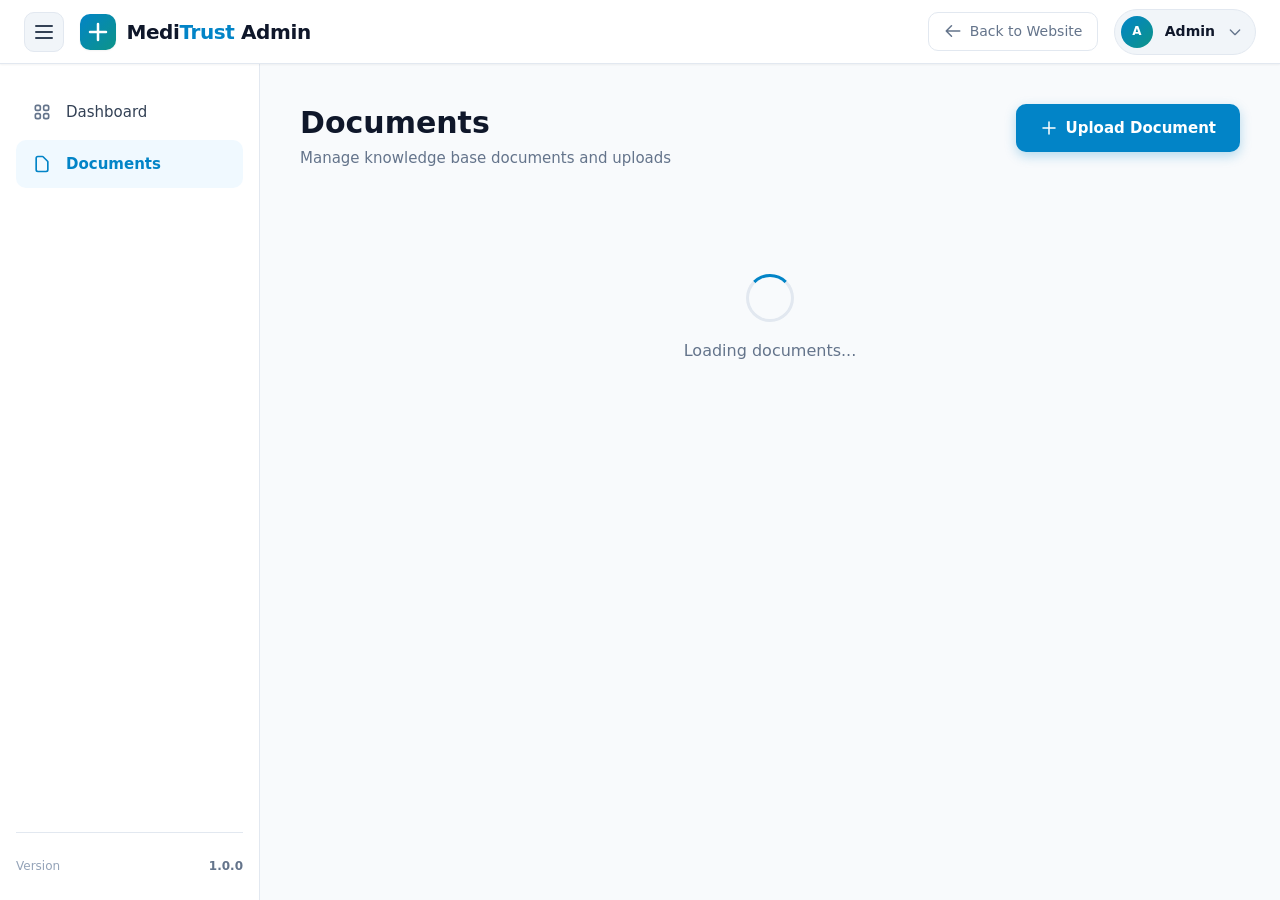
==== frontend/admin-documents.html @ f2e77751 "wip: add chatbot and admin dashboard implementation" ====
<!DOCTYPE html>
<html lang="en">
<head>
  <meta charset="UTF-8">
  <meta name="viewport" content="width=device-width, initial-scale=1.0">
  <meta name="description" content="MediTrust Admin Documents - Knowledge Base Management">
  <title>Documents | MediTrust Admin</title>
  <link rel="stylesheet" href="css/style.css">
  <link rel="stylesheet" href="css/admin.css">
</head>
<body class="admin-documents-page">

  <!-- Admin Header -->
  <header class="admin-header">
    <div class="admin-header-content">
      <div class="admin-header-left">
        <button type="button" class="sidebar-toggle" id="sidebarToggle" aria-label="Toggle Sidebar" aria-expanded="false">
          <svg width="24" height="24" fill="none" stroke="currentColor" viewBox="0 0 24 24"><path stroke-linecap="round" stroke-linejoin="round" stroke-width="2" d="M4 6h16M4 12h16M4 18h16"></path></svg>
        </button>
        <a href="admin-dashboard.html" class="admin-brand-logo" aria-label="MediTrust Admin Home">
          <div class="brand-icon">
            <svg width="24" height="24" fill="none" stroke="currentColor" viewBox="0 0 24 24"><path stroke-linecap="round" stroke-linejoin="round" stroke-width="2.5" d="M12 4v16m8-8H4"></path></svg>
          </div>
          <div class="brand-text">Medi<span>Trust</span> Admin</div>
        </a>
      </div>
      <div class="admin-header-right">
        <a href="index.html" class="btn btn-outline btn-sm back-to-site" aria-label="Back to Website">
          <svg width="18" height="18" fill="none" stroke="currentColor" viewBox="0 0 24 24"><path stroke-linecap="round" stroke-linejoin="round" stroke-width="2" d="M10 19l-7-7m0 0l7-7m-7 7h18"></path></svg>
          <span>Back to Website</span>
        </a>
        <div class="admin-user-menu">
          <button type="button" class="user-menu-trigger" id="userMenuTrigger" aria-label="User Menu" aria-expanded="false" aria-haspopup="true">
            <div class="user-avatar" id="userAvatar">A</div>
            <span class="user-name" id="userName">Admin</span>
            <svg class="chevron" width="16" height="16" fill="none" stroke="currentColor" viewBox="0 0 24 24"><path stroke-linecap="round" stroke-linejoin="round" stroke-width="2" d="M19 9l-7 7-7-7"></path></svg>
          </button>
          <div class="user-dropdown" id="userDropdown" role="menu" aria-hidden="true">
            <div class="dropdown-header">
              <div class="dropdown-user-info">
                <div class="dropdown-avatar" id="dropdownAvatar">A</div>
                <div class="dropdown-user-details">
                  <span class="dropdown-user-name" id="dropdownUserName">Admin User</span>
                  <span class="dropdown-user-role" id="dropdownUserRole">Administrator</span>
                </div>
              </div>
            </div>
            <div class="dropdown-divider"></div>
            <a href="admin-dashboard.html" class="dropdown-item" role="menuitem">
              <svg width="18" height="18" fill="none" stroke="currentColor" viewBox="0 0 24 24"><path stroke-linecap="round" stroke-linejoin="round" stroke-width="2" d="M4 6a2 2 0 012-2h2a2 2 0 012 2v2a2 2 0 01-2 2H6a2 2 0 01-2-2V6zM14 6a2 2 0 012-2h2a2 2 0 012 2v2a2 2 0 01-2 2h-2a2 2 0 01-2-2V6zM4 16a2 2 0 012-2h2a2 2 0 012 2v2a2 2 0 01-2 2H6a2 2 0 01-2-2v-2zM14 16a2 2 0 012-2h2a2 2 0 012 2v2a2 2 0 01-2 2h-2a2 2 0 01-2-2v-2z"></path></svg>
              <span>Dashboard</span>
            </a>
            <a href="chat.html" class="dropdown-item" role="menuitem">
              <svg width="18" height="18" fill="none" stroke="currentColor" viewBox="0 0 24 24"><path stroke-linecap="round" stroke-linejoin="round" stroke-width="2" d="M8 12h.01M12 12h.01M16 12h.01M21 12c0 4.418-4.03 8-9 8a9.863 9.863 0 01-4.255-.949L3 20l1.395-3.72C3.512 15.042 3 13.574 3 12c0-4.418 4.03-8 9-8s9 3.582 9 8z"></path></svg>
              <span>Open AI Chatbot</span>
            </a>
            <div class="dropdown-divider"></div>
            <button type="button" class="dropdown-item dropdown-item-danger" id="logoutBtn" role="menuitem">
              <svg width="18" height="18" fill="none" stroke="currentColor" viewBox="0 0 24 24"><path stroke-linecap="round" stroke-linejoin="round" stroke-width="2" d="M17 16l4-4m0 0l-4-4m4 4H7m6 4v1a3 3 0 01-3 3H6a3 3 0 01-3-3V7a3 3 0 013-3h4a3 3 0 013 3v1"></path></svg>
              <span>Sign Out</span>
            </button>
          </div>
        </div>
      </div>
    </div>
  </header>

  <div class="admin-layout">
    <!-- Sidebar Navigation -->
    <aside class="admin-sidebar" id="adminSidebar" aria-label="Admin Navigation">
      <nav class="admin-nav">
        <ul class="admin-nav-list" role="list">
          <li class="admin-nav-item">
            <a href="admin-dashboard.html" class="admin-nav-link" data-page="dashboard">
              <svg width="20" height="20" fill="none" stroke="currentColor" viewBox="0 0 24 24"><path stroke-linecap="round" stroke-linejoin="round" stroke-width="2" d="M4 6a2 2 0 012-2h2a2 2 0 012 2v2a2 2 0 01-2 2H6a2 2 0 01-2-2V6zM14 6a2 2 0 012-2h2a2 2 0 012 2v2a2 2 0 01-2 2h-2a2 2 0 01-2-2V6zM4 16a2 2 0 012-2h2a2 2 0 012 2v2a2 2 0 01-2 2H6a2 2 0 01-2-2v-2zM14 16a2 2 0 012-2h2a2 2 0 012 2v2a2 2 0 01-2 2h-2a2 2 0 01-2-2v-2z"></path></svg>
              <span>Dashboard</span>
            </a>
          </li>
          <li class="admin-nav-item">
            <a href="admin-documents.html" class="admin-nav-link active" data-page="documents" aria-current="page">
              <svg width="20" height="20" fill="none" stroke="currentColor" viewBox="0 0 24 24"><path stroke-linecap="round" stroke-linejoin="round" stroke-width="2" d="M7 21h10a2 2 0 002-2V9.414a1 1 0 00-.293-.707l-5.414-5.414A1 1 0 0012.586 3H7a2 2 0 00-2 2v14a2 2 0 002 2z"></path></svg>
              <span>Documents</span>
            </a>
          </li>
        </ul>

        <div class="admin-nav-footer">
          <div class="admin-version">
            <span class="version-label">Version</span>
            <span class="version-number" id="appVersion">1.0.0</span>
          </div>
        </div>
      </nav>
    </aside>

    <!-- Sidebar Overlay for Mobile -->
    <div class="sidebar-overlay" id="sidebarOverlay" aria-hidden="true"></div>

    <!-- Main Content -->
    <main class="admin-main" role="main">
      <div class="admin-content">
        <!-- Page Header -->
        <header class="page-header">
          <div class="page-header-content">
            <h1 class="page-title">Documents</h1>
            <p class="page-subtitle">Manage knowledge base documents and uploads</p>
          </div>
          <div class="page-header-actions">
            <button type="button" class="btn btn-primary" id="openUploadModalBtn">
              <svg width="18" height="18" fill="none" stroke="currentColor" viewBox="0 0 24 24"><path stroke-linecap="round" stroke-linejoin="round" stroke-width="2" d="M12 4v16m8-8H4"></path></svg>
              <span>Upload Document</span>
            </button>
          </div>
        </header>

        <!-- Upload Modal -->
        <div class="modal-overlay" id="uploadModal" role="dialog" aria-modal="true" aria-labelledby="uploadModalTitle" aria-hidden="true">
          <div class="modal-box modal-box-lg">
            <button type="button" class="modal-close-btn" id="closeUploadModal" aria-label="Close upload modal">
              <svg width="20" height="20" fill="none" stroke="currentColor" viewBox="0 0 24 24"><path stroke-linecap="round" stroke-linejoin="round" stroke-width="2" d="M6 18L18 6M6 6l12 12"></path></svg>
            </button>
            <header class="modal-header">
              <h3 id="uploadModalTitle">Upload Document</h3>
              <p>Select a PDF or TXT file to upload to the knowledge base</p>
            </header>

            <form id="uploadForm" novalidate>
              <!-- Drop Zone -->
              <div class="drop-zone" id="dropZone" role="button" tabindex="0" aria-label="Drop zone for document upload. Click or drag and drop a PDF or TXT file.">
                <input type="file" id="fileInput" accept=".pdf,.txt" hidden>
                <div class="drop-zone-content" id="dropZoneContent">
                  <svg class="drop-zone-icon" width="48" height="48" fill="none" stroke="currentColor" viewBox="0 0 24 24"><path stroke-linecap="round" stroke-linejoin="round" stroke-width="1.5" d="M7 16a4 4 0 01-.88-7.903A5 5 0 1115.9 6L16 6a5 5 0 011 9.9M15 13l-3-3m0 0l-3 3m3-3v12"></path></svg>
                  <p class="drop-zone-text">Drag and drop a PDF or TXT file here, or click to browse</p>
                  <p class="drop-zone-hint">Maximum file size: 10 MB · PDF and TXT files only</p>
                </div>
                <div class="drop-zone-preview hidden" id="dropZonePreview">
                  <div class="preview-file-info">
                    <svg class="preview-file-icon" width="32" height="32" fill="none" stroke="currentColor" viewBox="0 0 24 24"><path stroke-linecap="round" stroke-linejoin="round" stroke-width="1.5" d="M7 21h10a2 2 0 002-2V9.414a1 1 0 00-.293-.707l-5.414-5.414A1 1 0 0012.586 3H7a2 2 0 00-2 2v14a2 2 0 002 2z"></path></svg>
                    <div class="preview-file-details">
                      <span class="preview-file-name" id="previewFileName"></span>
                      <span class="preview-file-size" id="previewFileSize"></span>
                    </div>
                  </div>
                  <button type="button" class="btn btn-outline btn-sm" id="removeFileBtn">Remove</button>
                </div>
              </div>

              <div class="error-feedback" id="uploadError" role="alert" hidden></div>

              <!-- Upload Progress -->
              <div class="upload-progress hidden" id="uploadProgress" role="status" aria-live="polite">
                <div class="progress-bar">
                  <div class="progress-fill" id="progressFill" style="width: 0%"></div>
                </div>
                <div class="progress-info">
                  <span class="progress-text" id="progressText">Uploading...</span>
                  <span class="progress-percent" id="progressPercent">0%</span>
                </div>
              </div>

              <div class="modal-footer">
                <button type="button" class="btn btn-outline" id="cancelUploadBtn">Cancel</button>
                <button type="submit" class="btn btn-primary" id="submitUploadBtn" disabled>
                  <span class="btn-text">Upload Document</span>
                  <span class="btn-loading hidden">
                    <svg class="spinner" width="18" height="18" fill="none" stroke="currentColor" viewBox="0 0 24 24"><circle class="opacity-25" cx="12" cy="12" r="10" stroke="currentColor" stroke-width="4"></circle><path class="opacity-75" fill="currentColor" d="M4 12a8 8 0 018-8V0C5.373 0 0 5.373 0 12h4zm2 5.291A7.962 7.962 0 014 12H0c0 3.042 1.135 5.824 3 7.938l3-2.647z"></path></svg>
                    Uploading...
                  </span>
                </button>
              </div>
            </form>
          </div>
        </div>

        <!-- Delete Confirmation Modal -->
        <div class="modal-overlay" id="deleteModal" role="dialog" aria-modal="true" aria-labelledby="deleteModalTitle" aria-hidden="true">
          <div class="modal-box">
            <header class="modal-header">
              <h3 id="deleteModalTitle">Delete Document</h3>
              <p>This action cannot be undone</p>
            </header>
            <div class="modal-body">
              <p>Are you sure you want to delete <strong id="deleteDocName"></strong>?</p>
              <p class="text-muted text-sm">This will permanently remove the document and its file from storage.</p>
            </div>
            <div class="modal-footer">
              <button type="button" class="btn btn-outline" id="cancelDeleteBtn">Cancel</button>
              <button type="button" class="btn btn-emergency" id="confirmDeleteBtn">
                <span class="btn-text">Delete</span>
                <span class="btn-loading hidden">
                  <svg class="spinner" width="18" height="18" fill="none" stroke="currentColor" viewBox="0 0 24 24"><circle class="opacity-25" cx="12" cy="12" r="10" stroke="currentColor" stroke-width="4"></circle><path class="opacity-75" fill="currentColor" d="M4 12a8 8 0 018-8V0C5.373 0 0 5.373 0 12h4zm2 5.291A7.962 7.962 0 014 12H0c0 3.042 1.135 5.824 3 7.938l3-2.647z"></path></svg>
                  Deleting...
                </span>
              </button>
            </div>
          </div>
        </div>

        <!-- Loading State -->
        <div class="documents-loading" id="documentsLoading" aria-hidden="true">
          <div class="loading-spinner-large"></div>
          <p>Loading documents...</p>
        </div>

        <!-- Error State -->
        <div class="documents-error hidden" id="documentsError" role="alert">
          <div class="error-content">
            <svg width="48" height="48" fill="none" stroke="currentColor" viewBox="0 0 24 24"><path stroke-linecap="round" stroke-linejoin="round" stroke-width="2" d="M12 9v2m0 4h.01m-6.938 4h13.856c1.54 0 2.502-1.667 1.732-3L13.732 4c-.77-1.333-2.694-1.333-3.464 0L3.34 16c-.77 1.333.192 3 1.732 3z"></path></svg>
            <h3>Unable to Load Documents</h3>
            <p id="documentsErrorMessage">Failed to fetch documents. Please try again.</p>
            <button type="button" class="btn btn-primary" id="retryDocumentsBtn">Retry</button>
          </div>
        </div>

        <!-- Documents Table -->
        <div class="documents-table-container hidden" id="documentsTableContainer">
          <div class="table-responsive">
            <table class="admin-table" id="documentsTable" role="grid">
              <thead>
                <tr>
                  <th scope="col">Document</th>
                  <th scope="col">Size</th>
                  <th scope="col">Upload Date</th>
                  <th scope="col">Status</th>
                  <th scope="col"><span class="visually-hidden">Actions</span></th>
                </tr>
              </thead>
              <tbody id="documentsTableBody">
                <!-- Rows populated by JavaScript -->
              </tbody>
            </table>
          </div>

          <!-- Pagination -->
          <nav class="pagination" id="pagination" aria-label="Documents pagination" hidden>
            <button type="button" class="pagination-btn" id="prevPageBtn" aria-label="Previous page" disabled>
              <svg width="18" height="18" fill="none" stroke="currentColor" viewBox="0 0 24 24"><path stroke-linecap="round" stroke-linejoin="round" stroke-width="2" d="M15 19l-7-7 7-7"></path></svg>
            </button>
            <div class="pagination-pages" id="paginationPages" role="group" aria-label="Page numbers"></div>
            <button type="button" class="pagination-btn" id="nextPageBtn" aria-label="Next page" disabled>
              <svg width="18" height="18" fill="none" stroke="currentColor" viewBox="0 0 24 24"><path stroke-linecap="round" stroke-linejoin="round" stroke-width="2" d="M9 5l7 7-7 7"></path></svg>
            </button>
            <div class="pagination-info" id="paginationInfo"></div>
          </nav>
        </div>

        <!-- Empty State -->
        <div class="documents-empty hidden" id="documentsEmpty">
          <svg width="64" height="64" fill="none" stroke="currentColor" viewBox="0 0 24 24"><path stroke-linecap="round" stroke-linejoin="round" stroke-width="1.5" d="M7 21h10a2 2 0 002-2V9.414a1 1 0 00-.293-.707l-5.414-5.414A1 1 0 0012.586 3H7a2 2 0 00-2 2v14a2 2 0 002 2z"></path></svg>
          <h3>No Documents Yet</h3>
          <p>Upload your first PDF or TXT document to build the knowledge base.</p>
          <button type="button" class="btn btn-primary" id="emptyUploadBtn">
            <svg width="18" height="18" fill="none" stroke="currentColor" viewBox="0 0 24 24"><path stroke-linecap="round" stroke-linejoin="round" stroke-width="2" d="M12 4v16m8-8H4"></path></svg>
            <span>Upload Document</span>
          </button>
        </div>
      </div>
    </main>
  </div>

  <script src="js/auth.js"></script>
  <script src="js/admin.js"></script>
</body>
</html>
---- frontend/css/style.css ----
/* ==========================================================================
   MediTrust Hospital Website - Phase 1 Stylesheet
   Architecture: Pure CSS3 (CSS Variables, Flexbox, Grid, Responsive)
   Palette: Healthcare White, Medical Blue (#0284c7), Teal (#0d9488), Slate
   Accessibility: Fully responsive, zero horizontal overflow across all viewports
   ========================================================================== */

:root {
  /* Brand Color Palette */
  --primary: #0284c7;
  --primary-hover: #0369a1;
  --primary-dark: #0c4a6e;
  --primary-light: #e0f2fe;
  --primary-subtle: #f0f9ff;
  
  --secondary: #0d9488;
  --secondary-hover: #0f766e;
  --secondary-light: #ccfbf1;
  
  --emergency: #e11d48;
  --emergency-hover: #be123c;
  --emergency-light: #ffe4e6;
  
  --success: #16a34a;
  --success-light: #dcfce7;
  --warning: #f59e0b;
  --warning-light: #fef3c7;
  
  /* Neutral Palette */
  --text-dark: #0f172a;
  --text-body: #334155;
  --text-muted: #64748b;
  --text-light: #94a3b8;
  
  --bg-page: #f8fafc;
  --bg-card: #ffffff;
  --bg-alt: #f1f5f9;
  --border-color: #e2e8f0;
  --border-focus: #38bdf8;
  
  /* Typography */
  --font-sans: system-ui, -apple-system, BlinkMacSystemFont, 'Segoe UI', Roboto, Oxygen, Ubuntu, Cantarell, 'Helvetica Neue', sans-serif;
  
  /* Shadows & Elevations */
  --shadow-sm: 0 1px 2px 0 rgba(0, 0, 0, 0.05);
  --shadow-md: 0 4px 6px -1px rgba(0, 0, 0, 0.08), 0 2px 4px -2px rgba(0, 0, 0, 0.05);
  --shadow-lg: 0 10px 15px -3px rgba(0, 0, 0, 0.08), 0 4px 6px -4px rgba(0, 0, 0, 0.04);
  --shadow-xl: 0 20px 25px -5px rgba(0, 0, 0, 0.1), 0 8px 10px -6px rgba(0, 0, 0, 0.04);
  --shadow-blue: 0 10px 25px -5px rgba(2, 132, 199, 0.25);
  
  /* Border Radius */
  --radius-sm: 6px;
  --radius-md: 10px;
  --radius-lg: 16px;
  --radius-full: 9999px;
  
  /* Transitions */
  --transition-fast: 150ms ease;
  --transition-base: 250ms ease;
  --transition-slow: 350ms ease;
}

/* ==========================================================================
   Base & Reset
   ========================================================================== */
*, *::before, *::after {
  box-sizing: border-box;
  margin: 0;
  padding: 0;
}

html {
  font-family: var(--font-sans);
  font-size: 16px;
  line-height: 1.6;
  color: var(--text-body);
  background-color: var(--bg-page);
  scroll-behavior: smooth;
  scroll-padding-top: 85px;
  -webkit-font-smoothing: antialiased;
}

body {
  min-height: 100vh;
  display: flex;
  flex-direction: column;
}

/* Typography & Media Safety */
h1, h2, h3, h4, h5, h6, p, span, a, label, li {
  overflow-wrap: break-word;
  word-break: normal;
}

img, svg {
  display: block;
  max-width: 100%;
  height: auto;
}

a {
  color: var(--primary);
  text-decoration: none;
  transition: color var(--transition-fast);
}

a:hover {
  color: var(--primary-hover);
}

ul, ol {
  list-style: none;
}

button, input, select, textarea {
  font: inherit;
  max-width: 100%;
}

button {
  cursor: pointer;
  border: none;
  background: none;
}

/* ==========================================================================
   Utility Classes & Layout Container
   ========================================================================== */
.container {
  width: 100%;
  max-width: 1240px;
  margin-left: auto;
  margin-right: auto;
  padding-left: 1.5rem;
  padding-right: 1.5rem;
}

.section {
  padding: 5.5rem 0;
}

.section-alt {
  background-color: #ffffff;
}

.section-header {
  text-align: center;
  max-width: 720px;
  margin: 0 auto 3.5rem auto;
}

.badge {
  display: inline-flex;
  align-items: center;
  gap: 0.5rem;
  padding: 0.35rem 0.9rem;
  font-size: 0.8125rem;
  font-weight: 600;
  text-transform: uppercase;
  letter-spacing: 0.05em;
  border-radius: var(--radius-full);
  max-width: 100%;
}

.badge-primary {
  background-color: var(--primary-light);
  color: var(--primary-dark);
}

.badge-secondary {
  background-color: var(--secondary-light);
  color: var(--secondary-hover);
}

.badge-emergency {
  background-color: var(--emergency-light);
  color: var(--emergency);
}

.section-title {
  font-size: clamp(1.75rem, 4vw, 2.25rem);
  font-weight: 700;
  color: var(--text-dark);
  margin-top: 0.75rem;
  margin-bottom: 1rem;
  line-height: 1.25;
}

.section-description {
  font-size: clamp(0.9375rem, 2vw, 1.0625rem);
  color: var(--text-muted);
}

/* Common Buttons */
.btn {
  display: inline-flex;
  align-items: center;
  justify-content: center;
  gap: 0.5rem;
  padding: 0.75rem 1.5rem;
  font-size: 0.9375rem;
  font-weight: 600;
  border-radius: var(--radius-md);
  transition: all var(--transition-base);
  text-align: center;
  max-width: 100%;
}

.btn-primary {
  background-color: var(--primary);
  color: #ffffff;
  box-shadow: 0 4px 12px rgba(2, 132, 199, 0.28);
}

.btn-primary:hover {
  background-color: var(--primary-hover);
  color: #ffffff;
  transform: translateY(-2px);
  box-shadow: 0 6px 16px rgba(2, 132, 199, 0.36);
}

.btn-secondary {
  background-color: var(--secondary);
  color: #ffffff;
}

.btn-secondary:hover {
  background-color: var(--secondary-hover);
  color: #ffffff;
  transform: translateY(-2px);
}

.btn-outline {
  border: 1.5px solid var(--border-color);
  color: var(--text-dark);
  background-color: #ffffff;
}

.btn-outline:hover {
  border-color: var(--primary);
  color: var(--primary);
  background-color: var(--primary-subtle);
}

.btn-outline-primary {
  border: 1.5px solid var(--primary);
  color: var(--primary);
  background-color: transparent;
}

.btn-outline-primary:hover {
  background-color: var(--primary);
  color: #ffffff;
}

.btn-emergency {
  background-color: var(--emergency);
  color: #ffffff;
}

.btn-emergency:hover {
  background-color: var(--emergency-hover);
  color: #ffffff;
  transform: translateY(-2px);
  box-shadow: 0 4px 12px rgba(225, 29, 72, 0.3);
}

.btn-sm {
  padding: 0.45rem 0.9rem;
  font-size: 0.875rem;
}

.btn-lg {
  padding: 0.9rem 1.75rem;
  font-size: 1.0625rem;
}

/* ==========================================================================
   Utility Classes
   ========================================================================== */
.hidden {
  display: none !important;
}

.visually-hidden {
  position: absolute;
  width: 1px;
  height: 1px;
  padding: 0;
  margin: -1px;
  overflow: hidden;
  clip: rect(0, 0, 0, 0);
  white-space: nowrap;
  border: 0;
}

/* ==========================================================================
   Top Information & Emergency Bar
   ========================================================================== */
.top-bar {
  background-color: var(--text-dark);
  color: #cbd5e1;
  font-size: 0.8125rem;
  padding: 0.5rem 0;
  border-bottom: 1px solid rgba(255, 255, 255, 0.1);
}

.top-bar-content {
  display: flex;
  justify-content: space-between;
  align-items: center;
  flex-wrap: wrap;
  gap: 1rem;
}

.top-bar-left, .top-bar-right {
  display: flex;
  align-items: center;
  gap: 1.5rem;
  flex-wrap: wrap;
}

.top-bar-item {
  display: inline-flex;
  align-items: center;
  gap: 0.4rem;
  color: #cbd5e1;
}

.top-bar-item svg {
  color: var(--primary-light);
  width: 15px;
  height: 15px;
}

.top-bar-item strong {
  color: #ffffff;
}

.top-bar-emergency {
  background-color: var(--emergency);
  color: #ffffff;
  padding: 0.2rem 0.65rem;
  border-radius: var(--radius-sm);
  font-weight: 600;
  display: inline-flex;
  align-items: center;
  gap: 0.35rem;
}

/* ==========================================================================
   Navbar & Navigation
   ========================================================================== */
.site-header {
  position: sticky;
  top: 0;
  left: 0;
  right: 0;
  z-index: 1000;
  background-color: rgba(255, 255, 255, 0.96);
  backdrop-filter: blur(12px);
  -webkit-backdrop-filter: blur(12px);
  border-bottom: 1px solid var(--border-color);
  transition: all var(--transition-base);
}

.site-header.scrolled {
  box-shadow: var(--shadow-md);
  background-color: rgba(255, 255, 255, 0.98);
}

.navbar {
  display: flex;
  align-items: center;
  justify-content: space-between;
  height: 76px;
  min-width: 0;
}

/* Brand Logo */
.brand-logo {
  display: flex;
  align-items: center;
  gap: 0.65rem;
  font-size: 1.45rem;
  font-weight: 800;
  color: var(--text-dark);
  letter-spacing: -0.02em;
  flex-shrink: 0;
}

.brand-icon {
  width: 38px;
  height: 38px;
  background: linear-gradient(135deg, var(--primary), var(--secondary));
  border-radius: var(--radius-md);
  display: flex;
  align-items: center;
  justify-content: center;
  color: #ffffff;
  box-shadow: var(--shadow-sm);
  flex-shrink: 0;
}

.brand-text span {
  color: var(--primary);
}

/* Nav Links */
.nav-menu {
  display: flex;
  align-items: center;
  gap: 0.25rem;
}

.nav-link {
  font-weight: 500;
  font-size: 0.9375rem;
  color: var(--text-body);
  padding: 0.5rem 0.85rem;
  border-radius: var(--radius-sm);
  transition: all var(--transition-fast);
  position: relative;
}

.nav-link:hover {
  color: var(--primary);
  background-color: var(--primary-subtle);
}

.nav-link.active {
  color: var(--primary);
  font-weight: 600;
}

.nav-link.active::after {
  content: '';
  position: absolute;
  bottom: 0;
  left: 0.85rem;
  right: 0.85rem;
  height: 2.5px;
  background-color: var(--primary);
  border-radius: var(--radius-full);
}

/* Auth Buttons */
.nav-actions {
  display: flex;
  align-items: center;
  gap: 0.65rem;
  flex-shrink: 0;
}

/* Mobile Hamburger Toggle */
.menu-toggle {
  display: none;
  flex-direction: column;
  justify-content: center;
  align-items: center;
  width: 38px;
  height: 38px;
  border-radius: var(--radius-sm);
  background-color: var(--bg-alt);
  border: 1px solid var(--border-color);
  color: var(--text-dark);
  flex-shrink: 0;
}

.menu-toggle span {
  width: 20px;
  height: 2px;
  background-color: var(--text-dark);
  margin: 2px 0;
  border-radius: 2px;
  transition: all var(--transition-base);
}

.menu-toggle.active span:nth-child(1) {
  transform: translateY(6px) rotate(45deg);
}

.menu-toggle.active span:nth-child(2) {
  opacity: 0;
}

.menu-toggle.active span:nth-child(3) {
  transform: translateY(-6px) rotate(-45deg);
}

/* ==========================================================================
   Hero Section
   ========================================================================== */
.hero-section {
  position: relative;
  padding: 4.5rem 0 5rem 0;
  background: radial-gradient(circle at top right, rgba(2, 132, 199, 0.08) 0%, transparent 60%),
              radial-gradient(circle at bottom left, rgba(13, 148, 136, 0.05) 0%, transparent 50%),
              #ffffff;
  border-bottom: 1px solid var(--border-color);
}

.hero-grid {
  display: grid;
  grid-template-columns: minmax(0, 1.15fr) minmax(0, 0.85fr);
  align-items: center;
  gap: 3.5rem;
}

.hero-content, .hero-visual {
  min-width: 0;
  max-width: 100%;
}

.hero-tag {
  margin-bottom: 1.25rem;
}

.hero-headline {
  font-size: clamp(1.85rem, 5vw, 3.125rem);
  line-height: 1.18;
  font-weight: 800;
  color: var(--text-dark);
  letter-spacing: -0.025em;
  margin-bottom: 1.25rem;
}

.hero-headline .text-gradient {
  background: linear-gradient(135deg, var(--primary) 0%, var(--secondary) 100%);
  -webkit-background-clip: text;
  -webkit-text-fill-color: transparent;
}

.hero-subtitle {
  font-size: clamp(1rem, 2vw, 1.15rem);
  line-height: 1.65;
  color: var(--text-muted);
  margin-bottom: 2.25rem;
  max-width: 580px;
}

.hero-actions {
  display: flex;
  align-items: center;
  flex-wrap: wrap;
  gap: 1rem;
  margin-bottom: 2.5rem;
}

.hero-highlights {
  display: flex;
  align-items: center;
  flex-wrap: wrap;
  gap: 1.5rem;
  padding-top: 1.5rem;
  border-top: 1px solid var(--border-color);
}

.highlight-item {
  display: flex;
  align-items: center;
  gap: 0.65rem;
  font-size: 0.875rem;
  font-weight: 600;
  color: var(--text-dark);
}

.highlight-item svg {
  color: var(--primary);
  width: 20px;
  height: 20px;
  flex-shrink: 0;
}

/* Hero Visual Graphic (Card Stack & Illustration) */
.hero-visual {
  position: relative;
  display: flex;
  flex-direction: column;
  justify-content: center;
  align-items: center;
  width: 100%;
}

.hero-visual-card {
  width: 100%;
  max-width: 440px;
  background: linear-gradient(145deg, #ffffff, #f0f9ff);
  border: 1px solid rgba(2, 132, 199, 0.2);
  border-radius: var(--radius-lg);
  padding: 2rem;
  box-shadow: var(--shadow-xl);
  position: relative;
  z-index: 2;
  box-sizing: border-box;
}

.visual-header {
  display: flex;
  align-items: center;
  gap: 1rem;
  margin-bottom: 1.5rem;
}

.visual-avatar {
  width: 50px;
  height: 50px;
  background: var(--primary-light);
  color: var(--primary);
  border-radius: var(--radius-md);
  display: flex;
  align-items: center;
  justify-content: center;
  flex-shrink: 0;
}

.visual-header-text h4 {
  font-size: 1.0625rem;
  color: var(--text-dark);
  font-weight: 700;
}

.visual-header-text p {
  font-size: 0.8125rem;
  color: var(--text-muted);
}

.visual-stats-list {
  display: grid;
  grid-template-columns: minmax(0, 1fr) minmax(0, 1fr);
  gap: 0.85rem;
  margin-bottom: 1.5rem;
}

.visual-stat-box {
  background-color: #ffffff;
  border: 1px solid var(--border-color);
  padding: 0.85rem 0.65rem;
  border-radius: var(--radius-md);
  text-align: center;
  box-shadow: var(--shadow-sm);
  min-width: 0;
}

.visual-stat-number {
  font-size: clamp(1.25rem, 3.5vw, 1.5rem);
  font-weight: 800;
  color: var(--primary);
  line-height: 1.2;
}

.visual-stat-label {
  font-size: 0.725rem;
  color: var(--text-muted);
  font-weight: 500;
}

.visual-banner-alert {
  background: var(--secondary-light);
  border-left: 4px solid var(--secondary);
  padding: 0.85rem 1rem;
  border-radius: var(--radius-sm);
  font-size: 0.8125rem;
  color: var(--secondary-hover);
  display: flex;
  align-items: center;
  gap: 0.5rem;
  font-weight: 600;
}

/* Floating Badges on Hero Graphic */
.floating-badge {
  position: absolute;
  background-color: #ffffff;
  padding: 0.7rem 1rem;
  border-radius: var(--radius-md);
  box-shadow: var(--shadow-lg);
  border: 1px solid var(--border-color);
  display: flex;
  align-items: center;
  gap: 0.65rem;
  z-index: 3;
  animation: floatSlow 4s ease-in-out infinite alternate;
  max-width: 90%;
  box-sizing: border-box;
}

.badge-top-right {
  top: -12px;
  right: -8px;
}

.badge-bottom-left {
  bottom: -15px;
  left: -8px;
  animation-delay: -2s;
}

.floating-icon {
  width: 36px;
  height: 36px;
  border-radius: var(--radius-full);
  display: flex;
  align-items: center;
  justify-content: center;
  flex-shrink: 0;
}

.icon-blue {
  background-color: var(--primary-light);
  color: var(--primary);
}

.icon-green {
  background-color: var(--success-light);
  color: var(--success);
}

.floating-text span {
  display: block;
  font-size: 0.725rem;
  color: var(--text-muted);
}

.floating-text strong {
  display: block;
  font-size: 0.875rem;
  color: var(--text-dark);
}

@keyframes floatSlow {
  0% { transform: translateY(0); }
  100% { transform: translateY(-8px); }
}

/* ==========================================================================
   About Us Section
   ========================================================================== */
.about-grid {
  display: grid;
  grid-template-columns: minmax(0, 1fr) minmax(0, 1fr);
  align-items: center;
  gap: 4rem;
}

.about-content, .about-stats-panel {
  min-width: 0;
  max-width: 100%;
}

.about-content h3 {
  font-size: clamp(1.65rem, 3.5vw, 2rem);
  font-weight: 700;
  color: var(--text-dark);
  margin-top: 0.5rem;
  margin-bottom: 1.25rem;
  line-height: 1.3;
}

.about-content p {
  color: var(--text-body);
  margin-bottom: 1.25rem;
  font-size: 1rem;
}

.mission-vision-grid {
  display: grid;
  grid-template-columns: minmax(0, 1fr) minmax(0, 1fr);
  gap: 1.5rem;
  margin-top: 2rem;
  margin-bottom: 2rem;
}

.mv-card {
  background-color: var(--bg-page);
  padding: 1.5rem;
  border-radius: var(--radius-md);
  border: 1px solid var(--border-color);
  transition: transform var(--transition-base), box-shadow var(--transition-base);
  min-width: 0;
}

.mv-card:hover {
  transform: translateY(-3px);
  box-shadow: var(--shadow-md);
  border-color: var(--primary-light);
}

.mv-icon {
  width: 44px;
  height: 44px;
  background-color: var(--primary-light);
  color: var(--primary);
  border-radius: var(--radius-md);
  display: flex;
  align-items: center;
  justify-content: center;
  margin-bottom: 1rem;
}

.mv-card h4 {
  font-size: 1.125rem;
  font-weight: 700;
  color: var(--text-dark);
  margin-bottom: 0.5rem;
}

.mv-card p {
  font-size: 0.875rem;
  color: var(--text-muted);
  margin-bottom: 0;
  line-height: 1.5;
}

/* About Statistics Showcase */
.about-stats-panel {
  display: grid;
  grid-template-columns: minmax(0, 1fr) minmax(0, 1fr);
  gap: 1.5rem;
}

.stat-card-featured {
  background-color: #ffffff;
  padding: 2rem 1.5rem;
  border-radius: var(--radius-lg);
  border: 1px solid var(--border-color);
  box-shadow: var(--shadow-md);
  text-align: center;
  position: relative;
  overflow: hidden;
  transition: all var(--transition-base);
  min-width: 0;
}

.stat-card-featured::before {
  content: '';
  position: absolute;
  top: 0;
  left: 0;
  right: 0;
  height: 4px;
  background: linear-gradient(90deg, var(--primary), var(--secondary));
}

.stat-card-featured:hover {
  transform: translateY(-5px);
  box-shadow: var(--shadow-xl);
}

.stat-big-num {
  font-size: clamp(2rem, 5vw, 2.75rem);
  font-weight: 800;
  color: var(--primary);
  line-height: 1.1;
  margin-bottom: 0.5rem;
}

.stat-card-featured h5 {
  font-size: 1.0625rem;
  color: var(--text-dark);
  margin-bottom: 0.4rem;
  font-weight: 700;
}

.stat-card-featured p {
  font-size: 0.8125rem;
  color: var(--text-muted);
}

/* ==========================================================================
   Departments Section
   ========================================================================== */
.departments-grid {
  display: grid;
  grid-template-columns: repeat(auto-fit, minmax(min(100%, 280px), 1fr));
  gap: 2rem;
}

.department-card {
  background-color: #ffffff;
  border: 1px solid var(--border-color);
  border-radius: var(--radius-lg);
  padding: 2rem;
  box-shadow: var(--shadow-sm);
  transition: all var(--transition-base);
  display: flex;
  flex-direction: column;
  min-width: 0;
}

.department-card:hover {
  transform: translateY(-5px);
  box-shadow: var(--shadow-xl);
  border-color: var(--primary);
}

.dept-icon-wrapper {
  width: 58px;
  height: 58px;
  border-radius: var(--radius-md);
  background-color: var(--primary-light);
  color: var(--primary);
  display: flex;
  align-items: center;
  justify-content: center;
  margin-bottom: 1.5rem;
  transition: all var(--transition-base);
  flex-shrink: 0;
}

.department-card:hover .dept-icon-wrapper {
  background-color: var(--primary);
  color: #ffffff;
  transform: scale(1.08);
}

.department-card h3 {
  font-size: 1.35rem;
  font-weight: 700;
  color: var(--text-dark);
  margin-bottom: 0.75rem;
}

.department-card p {
  font-size: 0.9375rem;
  color: var(--text-muted);
  margin-bottom: 1.5rem;
  flex-grow: 1;
}

.dept-features {
  border-top: 1px solid var(--border-color);
  padding-top: 1rem;
  margin-bottom: 1.5rem;
}

.dept-feature-item {
  display: flex;
  align-items: center;
  gap: 0.5rem;
  font-size: 0.8125rem;
  color: var(--text-body);
  margin-bottom: 0.5rem;
}

.dept-feature-item svg {
  color: var(--secondary);
  width: 14px;
  height: 14px;
  flex-shrink: 0;
}

.dept-cta {
  display: inline-flex;
  align-items: center;
  gap: 0.4rem;
  font-weight: 600;
  font-size: 0.9375rem;
  color: var(--primary);
  margin-top: auto;
}

.dept-cta:hover {
  color: var(--primary-hover);
  text-decoration: underline;
}

/* ==========================================================================
   Doctors Section (Demo Profiles & Filter)
   ========================================================================== */
.doctors-filter {
  display: flex;
  align-items: center;
  justify-content: center;
  flex-wrap: wrap;
  gap: 0.65rem;
  margin-bottom: 3rem;
}

.filter-btn {
  padding: 0.5rem 1.15rem;
  font-size: 0.875rem;
  font-weight: 600;
  border-radius: var(--radius-full);
  background-color: #ffffff;
  color: var(--text-body);
  border: 1px solid var(--border-color);
  transition: all var(--transition-fast);
}

.filter-btn:hover {
  border-color: var(--primary);
  color: var(--primary);
}

.filter-btn.active {
  background-color: var(--primary);
  color: #ffffff;
  border-color: var(--primary);
  box-shadow: 0 2px 8px rgba(2, 132, 199, 0.3);
}

.doctors-grid {
  display: grid;
  grid-template-columns: repeat(auto-fill, minmax(min(100%, 260px), 1fr));
  gap: 2rem;
}

.doctor-card {
  background-color: #ffffff;
  border: 1px solid var(--border-color);
  border-radius: var(--radius-lg);
  overflow: hidden;
  box-shadow: var(--shadow-sm);
  transition: all var(--transition-base);
  display: flex;
  flex-direction: column;
  min-width: 0;
}

.doctor-card:hover {
  transform: translateY(-5px);
  box-shadow: var(--shadow-lg);
  border-color: var(--primary-light);
}

.doctor-card.hidden {
  display: none;
}

.doctor-header {
  position: relative;
  background: linear-gradient(135deg, var(--primary-light), var(--bg-alt));
  height: 180px;
  display: flex;
  align-items: center;
  justify-content: center;
}

.doctor-avatar-circle {
  width: 96px;
  height: 96px;
  border-radius: var(--radius-full);
  background-color: #ffffff;
  border: 4px solid #ffffff;
  box-shadow: var(--shadow-md);
  display: flex;
  align-items: center;
  justify-content: center;
  color: var(--primary);
}

.doctor-status-badge {
  position: absolute;
  top: 1rem;
  right: 1rem;
  background-color: rgba(255, 255, 255, 0.95);
  font-size: 0.75rem;
  font-weight: 600;
  color: var(--success);
  padding: 0.25rem 0.65rem;
  border-radius: var(--radius-full);
  display: flex;
  align-items: center;
  gap: 0.35rem;
  box-shadow: var(--shadow-sm);
}

.status-dot {
  width: 7px;
  height: 7px;
  border-radius: 50%;
  background-color: var(--success);
}

.doctor-body {
  padding: 1.5rem;
  display: flex;
  flex-direction: column;
  flex-grow: 1;
}

.doctor-specialty-badge {
  display: inline-block;
  align-self: flex-start;
  font-size: 0.75rem;
  font-weight: 700;
  text-transform: uppercase;
  color: var(--primary);
  background-color: var(--primary-subtle);
  padding: 0.2rem 0.6rem;
  border-radius: var(--radius-sm);
  margin-bottom: 0.6rem;
}

.doctor-name {
  font-size: 1.25rem;
  font-weight: 700;
  color: var(--text-dark);
  margin-bottom: 0.25rem;
}

.doctor-qualification {
  font-size: 0.8125rem;
  color: var(--text-muted);
  margin-bottom: 0.75rem;
}

.doctor-details-list {
  margin-top: 0.5rem;
  margin-bottom: 1.5rem;
  font-size: 0.8125rem;
  color: var(--text-body);
  border-top: 1px dashed var(--border-color);
  padding-top: 0.75rem;
}

.detail-row {
  display: flex;
  justify-content: space-between;
  margin-bottom: 0.35rem;
  gap: 0.5rem;
}

.detail-row span:first-child {
  color: var(--text-muted);
}

.doctor-footer {
  margin-top: auto;
}

.demo-tag {
  display: inline-block;
  font-size: 0.6875rem;
  background-color: #f1f5f9;
  color: #64748b;
  padding: 0.15rem 0.4rem;
  border-radius: 3px;
  margin-left: 0.3rem;
  font-weight: 500;
}

/* ==========================================================================
   Services Section
   ========================================================================== */
.services-grid {
  display: grid;
  grid-template-columns: repeat(auto-fit, minmax(min(100%, 260px), 1fr));
  gap: 2rem;
}

.service-card {
  background-color: #ffffff;
  border-radius: var(--radius-lg);
  border: 1px solid var(--border-color);
  padding: 2.25rem 1.75rem;
  box-shadow: var(--shadow-sm);
  transition: all var(--transition-base);
  position: relative;
  overflow: hidden;
  min-width: 0;
}

.service-card:hover {
  transform: translateY(-5px);
  box-shadow: var(--shadow-xl);
  border-color: var(--primary);
}

.service-icon-box {
  width: 54px;
  height: 54px;
  border-radius: var(--radius-md);
  display: flex;
  align-items: center;
  justify-content: center;
  margin-bottom: 1.5rem;
  transition: transform var(--transition-base);
}

.service-card:hover .service-icon-box {
  transform: scale(1.1);
}

.icon-box-emergency {
  background-color: var(--emergency-light);
  color: var(--emergency);
}

.icon-box-lab {
  background-color: var(--primary-light);
  color: var(--primary);
}

.icon-box-pharmacy {
  background-color: var(--secondary-light);
  color: var(--secondary);
}

.icon-box-diagnostic {
  background-color: #ede9fe;
  color: #7c3aed;
}

.icon-box-inpatient {
  background-color: #fef3c7;
  color: #d97706;
}

.icon-box-telehealth {
  background-color: #e0f2fe;
  color: #0284c7;
}

.service-card h3 {
  font-size: 1.25rem;
  font-weight: 700;
  color: var(--text-dark);
  margin-bottom: 0.75rem;
}

.service-card p {
  font-size: 0.9375rem;
  color: var(--text-muted);
  line-height: 1.6;
  margin-bottom: 1.25rem;
}

.service-features-list {
  margin-top: 1rem;
}

.service-features-list li {
  font-size: 0.8125rem;
  color: var(--text-body);
  display: flex;
  align-items: center;
  gap: 0.45rem;
  margin-bottom: 0.4rem;
}

.service-features-list li svg {
  color: var(--success);
  width: 14px;
  height: 14px;
  flex-shrink: 0;
}

/* ==========================================================================
   Appointment CTA Section & Form
   ========================================================================== */
.appointment-section {
  background: linear-gradient(135deg, #0c4a6e 0%, #0369a1 100%);
  color: #ffffff;
  padding: 5.5rem 0;
  position: relative;
}

.appointment-wrapper {
  display: grid;
  grid-template-columns: minmax(0, 1fr) minmax(0, 1.15fr);
  gap: 4rem;
  align-items: center;
}

.appointment-info, .appointment-card {
  min-width: 0;
  max-width: 100%;
}

.appointment-info h2 {
  font-size: clamp(1.85rem, 4vw, 2.5rem);
  font-weight: 800;
  color: #ffffff;
  line-height: 1.2;
  margin-bottom: 1.25rem;
}

.appointment-info p {
  font-size: 1.0625rem;
  color: #e0f2fe;
  margin-bottom: 2rem;
  line-height: 1.65;
}

.appointment-perks {
  display: flex;
  flex-direction: column;
  gap: 1.25rem;
  margin-bottom: 2.5rem;
}

.perk-item {
  display: flex;
  align-items: flex-start;
  gap: 1rem;
  min-width: 0;
}

.perk-icon {
  width: 36px;
  height: 36px;
  border-radius: var(--radius-full);
  background-color: rgba(255, 255, 255, 0.15);
  color: #ffffff;
  display: flex;
  align-items: center;
  justify-content: center;
  flex-shrink: 0;
}

.perk-text {
  min-width: 0;
}

.perk-text h4 {
  font-size: 1rem;
  font-weight: 700;
  color: #ffffff;
}

.perk-text p {
  font-size: 0.875rem;
  color: #bae6fd;
  margin-bottom: 0;
}

/* Appointment Form Card */
.appointment-card {
  background-color: #ffffff;
  border-radius: var(--radius-lg);
  padding: 2.5rem;
  box-shadow: var(--shadow-xl);
  color: var(--text-body);
  box-sizing: border-box;
}

.form-header-card {
  margin-bottom: 1.75rem;
}

.form-header-card h3 {
  font-size: 1.5rem;
  font-weight: 700;
  color: var(--text-dark);
  margin-bottom: 0.25rem;
}

.form-header-card p {
  font-size: 0.875rem;
  color: var(--text-muted);
}

.form-grid {
  display: grid;
  grid-template-columns: minmax(0, 1fr) minmax(0, 1fr);
  gap: 1.25rem;
}

.form-group-full {
  grid-column: span 2;
}

.form-group {
  display: flex;
  flex-direction: column;
  gap: 0.4rem;
  min-width: 0;
}

.form-group label {
  font-size: 0.875rem;
  font-weight: 600;
  color: var(--text-dark);
}

.form-control {
  width: 100%;
  padding: 0.75rem 1rem;
  font-size: 0.9375rem;
  border: 1.5px solid var(--border-color);
  border-radius: var(--radius-md);
  background-color: #ffffff;
  color: var(--text-dark);
  transition: all var(--transition-fast);
  box-sizing: border-box;
}

.form-control:focus {
  outline: none;
  border-color: var(--primary);
  box-shadow: 0 0 0 3px rgba(2, 132, 199, 0.15);
}

.form-control.is-invalid {
  border-color: var(--emergency);
  background-color: #fff5f5;
}

.error-feedback {
  font-size: 0.75rem;
  color: var(--emergency);
  display: none;
  font-weight: 500;
}

.form-control.is-invalid ~ .error-feedback {
  display: block;
}

.form-note {
  font-size: 0.75rem;
  color: var(--text-muted);
  margin-top: 0.75rem;
  text-align: center;
}

/* ==========================================================================
   Contact Section
   ========================================================================== */
.contact-grid {
  display: grid;
  grid-template-columns: minmax(0, 0.9fr) minmax(0, 1.1fr);
  gap: 3.5rem;
}

.contact-info-column, .contact-form-wrapper {
  min-width: 0;
  max-width: 100%;
}

.contact-info-list {
  display: flex;
  flex-direction: column;
  gap: 1.25rem;
  margin-bottom: 2rem;
}

.contact-info-card {
  display: flex;
  align-items: flex-start;
  gap: 1.25rem;
  padding: 1.25rem;
  background-color: #ffffff;
  border-radius: var(--radius-md);
  border: 1px solid var(--border-color);
  box-shadow: var(--shadow-sm);
  transition: transform var(--transition-base);
  min-width: 0;
}

.contact-info-card:hover {
  transform: translateX(4px);
  border-color: var(--primary-light);
}

.contact-info-icon {
  width: 46px;
  height: 46px;
  border-radius: var(--radius-md);
  background-color: var(--primary-light);
  color: var(--primary);
  display: flex;
  align-items: center;
  justify-content: center;
  flex-shrink: 0;
}

.contact-info-text {
  min-width: 0;
}

.contact-info-text h4 {
  font-size: 1rem;
  font-weight: 700;
  color: var(--text-dark);
  margin-bottom: 0.2rem;
}

.contact-info-text p {
  font-size: 0.875rem;
  color: var(--text-muted);
  margin-bottom: 0;
}

.contact-info-text strong {
  color: var(--primary-dark);
}

.demo-disclaimer-box {
  background-color: #f1f5f9;
  border: 1px dashed #94a3b8;
  border-radius: var(--radius-md);
  padding: 1rem;
  font-size: 0.8125rem;
  color: var(--text-muted);
  box-sizing: border-box;
}

.demo-disclaimer-box strong {
  color: var(--text-dark);
}

.contact-form-wrapper {
  background-color: #ffffff;
  padding: 2.5rem;
  border-radius: var(--radius-lg);
  border: 1px solid var(--border-color);
  box-shadow: var(--shadow-md);
  box-sizing: border-box;
}

.contact-form-wrapper h3 {
  font-size: 1.5rem;
  font-weight: 700;
  color: var(--text-dark);
  margin-bottom: 0.5rem;
}

.contact-form-wrapper p {
  font-size: 0.9375rem;
  color: var(--text-muted);
  margin-bottom: 1.75rem;
}

/* ==========================================================================
   Footer
   ========================================================================== */
.site-footer {
  background-color: #09131f;
  color: #94a3b8;
  padding-top: 5rem;
  padding-bottom: 2rem;
  border-top: 1px solid #1e293b;
}

.footer-grid {
  display: grid;
  grid-template-columns: minmax(0, 1.4fr) minmax(0, 0.9fr) minmax(0, 0.9fr) minmax(0, 1.2fr);
  gap: 3rem;
  margin-bottom: 3.5rem;
}

.footer-column {
  min-width: 0;
}

.footer-brand .brand-logo {
  color: #ffffff;
  margin-bottom: 1.25rem;
}

.footer-brand p {
  font-size: 0.9375rem;
  line-height: 1.6;
  margin-bottom: 1.5rem;
  color: #94a3b8;
}

.footer-social-links {
  display: flex;
  align-items: center;
  gap: 0.75rem;
  flex-wrap: wrap;
}

.social-icon-btn {
  width: 38px;
  height: 38px;
  border-radius: var(--radius-full);
  background-color: rgba(255, 255, 255, 0.08);
  color: #cbd5e1;
  display: flex;
  align-items: center;
  justify-content: center;
  transition: all var(--transition-fast);
}

.social-icon-btn:hover {
  background-color: var(--primary);
  color: #ffffff;
  transform: translateY(-2px);
}

.footer-column h4 {
  font-size: 1.0625rem;
  font-weight: 700;
  color: #ffffff;
  margin-bottom: 1.5rem;
  position: relative;
  padding-bottom: 0.6rem;
}

.footer-column h4::after {
  content: '';
  position: absolute;
  bottom: 0;
  left: 0;
  width: 30px;
  height: 2px;
  background-color: var(--primary);
}

.footer-links-list li {
  margin-bottom: 0.75rem;
}

.footer-links-list a {
  font-size: 0.9375rem;
  color: #94a3b8;
  transition: color var(--transition-fast);
}

.footer-links-list a:hover {
  color: #ffffff;
  padding-left: 4px;
}

.footer-contact-item {
  display: flex;
  align-items: flex-start;
  gap: 0.75rem;
  font-size: 0.875rem;
  margin-bottom: 1rem;
  color: #94a3b8;
}

.footer-contact-item svg {
  color: var(--primary);
  width: 18px;
  height: 18px;
  flex-shrink: 0;
  margin-top: 2px;
}

.footer-bottom {
  padding-top: 2rem;
  border-top: 1px solid rgba(255, 255, 255, 0.08);
  display: flex;
  justify-content: space-between;
  align-items: center;
  flex-wrap: wrap;
  gap: 1rem;
  font-size: 0.8125rem;
}

.footer-bottom p {
  color: #64748b;
}

.footer-bottom-links {
  display: flex;
  gap: 1.5rem;
  flex-wrap: wrap;
}

.footer-bottom-links a {
  color: #64748b;
}

.footer-bottom-links a:hover {
  color: #cbd5e1;
}

/* ==========================================================================
   Modals (Authentication & Appointment Confirmation)
   ========================================================================== */
.modal-overlay {
  position: fixed;
  inset: 0;
  background-color: rgba(15, 23, 42, 0.6);
  backdrop-filter: blur(4px);
  -webkit-backdrop-filter: blur(4px);
  display: flex;
  align-items: center;
  justify-content: center;
  z-index: 2000;
  padding: 1.25rem;
  opacity: 0;
  visibility: hidden;
  transition: all var(--transition-base);
  box-sizing: border-box;
}

.modal-overlay.active {
  opacity: 1;
  visibility: visible;
}

.modal-box {
  background-color: #ffffff;
  border-radius: var(--radius-lg);
  max-width: 480px;
  width: 100%;
  padding: 2.25rem;
  position: relative;
  box-shadow: var(--shadow-xl);
  transform: translateY(20px) scale(0.97);
  transition: all var(--transition-base);
  box-sizing: border-box;
}

.modal-overlay.active .modal-box {
  transform: translateY(0) scale(1);
}

.modal-close-btn {
  position: absolute;
  top: 1.25rem;
  right: 1.25rem;
  width: 32px;
  height: 32px;
  border-radius: var(--radius-full);
  background-color: var(--bg-alt);
  color: var(--text-muted);
  display: flex;
  align-items: center;
  justify-content: center;
  font-size: 1.125rem;
  transition: all var(--transition-fast);
}

.modal-close-btn:hover {
  background-color: #e2e8f0;
  color: var(--text-dark);
}

.modal-header {
  text-align: center;
  margin-bottom: 1.75rem;
}

.modal-header h3 {
  font-size: 1.5rem;
  font-weight: 700;
  color: var(--text-dark);
  margin-bottom: 0.35rem;
}

.modal-header p {
  font-size: 0.875rem;
  color: var(--text-muted);
}

.modal-demo-note {
  background-color: var(--primary-light);
  border-left: 3px solid var(--primary);
  padding: 0.75rem 1rem;
  border-radius: var(--radius-sm);
  font-size: 0.8125rem;
  color: var(--primary-dark);
  margin-bottom: 1.5rem;
}

.modal-switch {
  text-align: center;
  margin-top: 1.25rem;
  font-size: 0.875rem;
  color: var(--text-muted);
}

.modal-switch button {
  color: var(--primary);
  font-weight: 600;
  text-decoration: underline;
}

/* Appointment Success Modal Pass */
.booking-pass-card {
  background: linear-gradient(135deg, #f0f9ff, #ffffff);
  border: 1.5px dashed var(--primary);
  border-radius: var(--radius-md);
  padding: 1.5rem;
  margin: 1.25rem 0;
  box-sizing: border-box;
}

.pass-header {
  display: flex;
  justify-content: space-between;
  align-items: center;
  border-bottom: 1px solid var(--border-color);
  padding-bottom: 0.75rem;
  margin-bottom: 1rem;
}

.pass-id {
  font-size: 0.8125rem;
  font-weight: 700;
  color: var(--primary);
}

.pass-row {
  display: flex;
  justify-content: space-between;
  font-size: 0.875rem;
  margin-bottom: 0.5rem;
  gap: 0.5rem;
}

.pass-row span:first-child {
  color: var(--text-muted);
}

.pass-row span:last-child {
  font-weight: 600;
  color: var(--text-dark);
}

/* ==========================================================================
   Toast Notification System
   ========================================================================== */
.toast-container {
  position: fixed;
  bottom: 2rem;
  right: 2rem;
  z-index: 3000;
  display: flex;
  flex-direction: column;
  gap: 0.75rem;
  pointer-events: none;
  max-width: calc(100vw - 2rem);
}

.toast {
  pointer-events: auto;
  background-color: var(--text-dark);
  color: #ffffff;
  padding: 0.85rem 1.25rem;
  border-radius: var(--radius-md);
  box-shadow: var(--shadow-lg);
  display: flex;
  align-items: center;
  gap: 0.75rem;
  font-size: 0.875rem;
  max-width: 360px;
  width: 100%;
  transform: translateX(120%);
  transition: transform var(--transition-base);
  box-sizing: border-box;
}

.toast.show {
  transform: translateX(0);
}

.toast-success {
  border-left: 4px solid var(--success);
}

.toast-info {
  border-left: 4px solid var(--primary);
}

.toast-warning {
  border-left: 4px solid var(--warning);
}

/* ==========================================================================
   User Menu Dropdown (Main Website)
   ========================================================================== */
.nav-actions {
  display: flex;
  align-items: center;
  gap: 0.65rem;
  flex-shrink: 0;
}

.user-menu {
  position: relative;
}

.user-menu-trigger {
  display: flex;
  align-items: center;
  gap: 0.5rem;
  padding: 0.375rem 0.75rem 0.375rem 0.375rem;
  border-radius: var(--radius-full);
  background: var(--bg-alt);
  border: 1px solid var(--border-color);
  transition: all var(--transition-fast);
  cursor: pointer;
}

.user-menu-trigger:hover {
  background: var(--primary-subtle);
  border-color: var(--primary-light);
}

.user-menu-trigger .user-avatar {
  width: 32px;
  height: 32px;
  border-radius: var(--radius-full);
  background: linear-gradient(135deg, var(--primary), var(--secondary));
  color: #ffffff;
  display: flex;
  align-items: center;
  justify-content: center;
  font-weight: 700;
  font-size: 0.75rem;
  flex-shrink: 0;
}

.user-menu-trigger .user-name {
  font-weight: 600;
  font-size: 0.875rem;
  color: var(--text-dark);
  max-width: 120px;
  overflow: hidden;
  text-overflow: ellipsis;
  white-space: nowrap;
}

.user-menu-trigger .chevron {
  color: var(--text-muted);
  flex-shrink: 0;
  transition: transform var(--transition-fast);
  width: 16px;
  height: 16px;
}

.user-menu-trigger[aria-expanded="true"] .chevron {
  transform: rotate(180deg);
}

.user-dropdown {
  position: absolute;
  top: calc(100% + 0.5rem);
  right: 0;
  min-width: 240px;
  background: var(--bg-card);
  border: 1px solid var(--border-color);
  border-radius: var(--radius-md);
  box-shadow: var(--shadow-lg);
  overflow: hidden;
  opacity: 0;
  visibility: hidden;
  transform: translateY(-8px);
  transition: all var(--transition-base);
  z-index: 100;
}

.user-dropdown[aria-hidden="false"] {
  opacity: 1;
  visibility: visible;
  transform: translateY(0);
}

.dropdown-header {
  padding: 1rem;
  background: var(--bg-alt);
  border-bottom: 1px solid var(--border-color);
}

.dropdown-user-info {
  display: flex;
  align-items: center;
  gap: 0.75rem;
}

.dropdown-avatar {
  width: 40px;
  height: 40px;
  border-radius: var(--radius-full);
  background: linear-gradient(135deg, var(--primary), var(--secondary));
  color: #ffffff;
  display: flex;
  align-items: center;
  justify-content: center;
  font-weight: 700;
  font-size: 1rem;
  flex-shrink: 0;
}

.dropdown-user-details {
  display: flex;
  flex-direction: column;
  min-width: 0;
}

.dropdown-user-name {
  font-weight: 600;
  font-size: 0.9375rem;
  color: var(--text-dark);
  white-space: nowrap;
  overflow: hidden;
  text-overflow: ellipsis;
}

.dropdown-user-role {
  font-size: 0.75rem;
  color: var(--text-muted);
  text-transform: capitalize;
}

.dropdown-divider {
  height: 1px;
  background: var(--border-color);
  margin: 0.5rem 0;
}

.dropdown-item {
  display: flex;
  align-items: center;
  gap: 0.75rem;
  width: 100%;
  padding: 0.625rem 1rem;
  font-size: 0.875rem;
  font-weight: 500;
  color: var(--text-body);
  background: none;
  border: none;
  text-align: left;
  cursor: pointer;
  transition: all var(--transition-fast);
}

.dropdown-item:hover {
  background: var(--bg-alt);
  color: var(--primary);
}

.dropdown-item svg {
  flex-shrink: 0;
  color: var(--text-muted);
}

.dropdown-item:hover svg {
  color: var(--primary);
}

.dropdown-item-danger {
  color: var(--emergency);
}

.dropdown-item-danger:hover {
  background: var(--emergency-light);
  color: var(--emergency);
}

.dropdown-item-danger svg {
  color: var(--emergency);
}

/* ==========================================================================
   Responsive Breakpoints
   ========================================================================== */

/* 1. Tablet Landscape (1024px) */
@media (max-width: 1024px) {
  .hero-grid {
    grid-template-columns: minmax(0, 1fr);
    gap: 3rem;
  }
  
  .hero-visual {
    order: -1;
    margin: 0 auto;
    width: 100%;
    max-width: 480px;
  }
  
  .about-grid {
    grid-template-columns: minmax(0, 1fr);
    gap: 3rem;
  }
  
  .appointment-wrapper {
    grid-template-columns: minmax(0, 1fr);
    gap: 3rem;
  }
  
  .contact-grid {
    grid-template-columns: minmax(0, 1fr);
    gap: 2.5rem;
  }
  
  .footer-grid {
    grid-template-columns: minmax(0, 1fr) minmax(0, 1fr);
    gap: 2.5rem;
  }
}

/* 2. Mobile Nav Activation & Compact Header (860px) */
@media (max-width: 860px) {
  .top-bar {
    display: none;
  }
  
  .menu-toggle {
    display: flex;
  }
  
  .nav-menu {
    position: fixed;
    top: 76px;
    left: 0;
    right: 0;
    background-color: #ffffff;
    flex-direction: column;
    padding: 1.5rem;
    gap: 0.5rem;
    box-shadow: var(--shadow-lg);
    border-bottom: 1px solid var(--border-color);
    transform: translateY(-120%);
    opacity: 0;
    visibility: hidden;
    transition: all var(--transition-base);
    z-index: 999;
  }
  
  .nav-menu.active {
    transform: translateY(0);
    opacity: 1;
    visibility: visible;
  }
  
  .nav-link {
    width: 100%;
    padding: 0.75rem 1rem;
    font-size: 1rem;
  }
  
  .nav-link.active::after {
    display: none;
  }
}

/* 3. Tablet Portrait / Mobile Breakpoint (768px) */
@media (max-width: 768px) {
  .container {
    padding-left: 1.25rem;
    padding-right: 1.25rem;
  }

  .section {
    padding: 4rem 0;
  }

  .hero-section {
    padding: 3rem 0 3.5rem 0;
  }

  .hero-grid {
    gap: 2.5rem;
  }

  .hero-highlights {
    flex-direction: column;
    align-items: flex-start;
    gap: 0.85rem;
  }

  .floating-badge {
    position: static;
    animation: none;
    margin-top: 0.75rem;
    width: 100%;
    max-width: 100%;
  }

  .form-grid {
    grid-template-columns: minmax(0, 1fr);
  }

  .form-group-full {
    grid-column: span 1;
  }

  .mission-vision-grid {
    grid-template-columns: minmax(0, 1fr);
  }

  .appointment-card {
    padding: 2rem 1.5rem;
  }

  .contact-form-wrapper {
    padding: 2rem 1.5rem;
  }
}

/* 4. Standard Mobile Breakpoint (600px) */
@media (max-width: 600px) {
  .section {
    padding: 3.5rem 0;
  }
  
  .hero-actions {
    flex-direction: column;
    width: 100%;
  }
  
  .hero-actions .btn {
    width: 100%;
  }
  
  .about-stats-panel {
    grid-template-columns: minmax(0, 1fr);
  }
  
  .footer-grid {
    grid-template-columns: minmax(0, 1fr);
    gap: 2rem;
  }
  
  .footer-bottom {
    flex-direction: column;
    text-align: center;
  }

  .hero-visual-card {
    padding: 1.5rem;
  }

  .modal-box {
    padding: 1.75rem 1.25rem;
  }
}

/* 5. Large Mobile Screens (430px - e.g. iPhone 14/15 Pro Max) */
@media (max-width: 430px) {
  .container {
    padding-left: 1rem;
    padding-right: 1rem;
  }

  .navbar {
    height: 70px;
  }

  .nav-menu {
    top: 70px;
  }

  .brand-logo {
    gap: 0.5rem;
    font-size: 1.25rem;
  }

  .brand-icon {
    width: 34px;
    height: 34px;
  }

  .nav-actions {
    gap: 0.45rem;
  }

  .nav-actions .btn-sm {
    padding: 0.4rem 0.7rem;
    font-size: 0.8125rem;
  }

  .menu-toggle {
    width: 36px;
    height: 36px;
  }

  .appointment-card, .contact-form-wrapper {
    padding: 1.75rem 1.15rem;
  }

  .btn {
    white-space: normal;
  }

  .btn-lg {
    padding: 0.85rem 1.25rem;
    font-size: 1rem;
  }

  .toast-container {
    left: 1rem;
    right: 1rem;
    bottom: 1rem;
  }
}

/* 6. Standard Mobile Screens (390px - e.g. iPhone 13/14/15) */
@media (max-width: 390px) {
  .brand-logo {
    font-size: 1.18rem;
    gap: 0.4rem;
  }

  .brand-icon {
    width: 32px;
    height: 32px;
  }

  .nav-actions {
    gap: 0.35rem;
  }

  .nav-actions .btn-sm {
    padding: 0.35rem 0.55rem;
    font-size: 0.78rem;
  }

  .menu-toggle {
    width: 34px;
    height: 34px;
  }

  .filter-btn {
    padding: 0.4rem 0.9rem;
    font-size: 0.8125rem;
  }

  .visual-stat-number {
    font-size: 1.2rem;
  }
}

/* 7. Compact Mobile Screens (375px - e.g. iPhone SE / 8) */
@media (max-width: 375px) {
  .brand-logo {
    font-size: 1.125rem;
  }

  .nav-actions .btn-sm {
    padding: 0.35rem 0.5rem;
    font-size: 0.75rem;
  }

  .visual-stats-list {
    grid-template-columns: minmax(0, 1fr);
  }

  .appointment-card, .contact-form-wrapper {
    padding: 1.5rem 1rem;
  }
}

/* 8. Small Android Screens (360px - e.g. Galaxy S) */
@media (max-width: 360px) {
  .container {
    padding-left: 0.75rem;
    padding-right: 0.75rem;
  }

  .brand-logo {
    font-size: 1.05rem;
  }

  .brand-icon {
    width: 30px;
    height: 30px;
  }

  .nav-actions {
    gap: 0.3rem;
  }

  .nav-actions .btn-sm {
    padding: 0.3rem 0.45rem;
    font-size: 0.725rem;
  }

  .menu-toggle {
    width: 32px;
    height: 32px;
  }

  .section-title {
    font-size: 1.65rem;
  }
}

/* 9. Ultra-Narrow Mobile Screens (320px - Minimum Viewport Standard) */
@media (max-width: 320px) {
  .container {
    padding-left: 0.65rem;
    padding-right: 0.65rem;
  }

  .brand-logo {
    font-size: 0.975rem;
    gap: 0.35rem;
  }

  .brand-icon {
    width: 28px;
    height: 28px;
  }

  .nav-actions {
    gap: 0.25rem;
  }

.nav-actions .btn-sm {
    padding: 0.25rem 0.4rem;
    font-size: 0.7rem;
  }
}

/* ==========================================================================
   Floating Chatbot Widget
   ========================================================================== */
.chatbot-widget {
  position: fixed;
  bottom: 1.5rem;
  right: 1.5rem;
  z-index: 1000;
  font-family: var(--font-sans);
}

.chatbot-toggle {
  width: 60px;
  height: 60px;
  border-radius: 50%;
  background: linear-gradient(135deg, var(--primary), var(--secondary));
  border: none;
  cursor: pointer;
  display: flex;
  align-items: center;
  justify-content: center;
  box-shadow: var(--shadow-xl), var(--shadow-blue);
  transition: transform var(--transition-fast), box-shadow var(--transition-fast);
  color: #fff;
}

.chatbot-toggle:hover {
  transform: scale(1.05);
  box-shadow: var(--shadow-xl), 0 12px 30px -6px rgba(2, 132, 199, 0.4);
}

.chatbot-toggle:focus-visible {
  outline: 3px solid var(--primary-light);
  outline-offset: 3px;
}

.chatbot-toggle .chatbot-icon-close {
  display: none;
}

.chatbot-toggle[aria-expanded="true"] .chatbot-icon-open {
  display: none;
}

.chatbot-toggle[aria-expanded="true"] .chatbot-icon-close {
  display: block;
}

.chatbot-popup {
  position: absolute;
  bottom: 75px;
  right: 0;
  width: 320px;
  max-width: calc(100vw - 3rem);
  background: var(--bg-card);
  border-radius: 1rem;
  box-shadow: var(--shadow-xl);
  border: 1px solid var(--border-color);
  overflow: hidden;
  animation: chatbotPopupIn 0.2s ease-out;
  transform-origin: bottom right;
}

@keyframes chatbotPopupIn {
  from {
    opacity: 0;
    transform: scale(0.95) translateY(10px);
  }
  to {
    opacity: 1;
    transform: scale(1) translateY(0);
  }
}

.chatbot-popup.hidden {
  display: none;
}

.chatbot-popup-header {
  display: flex;
  align-items: center;
  justify-content: space-between;
  padding: 1rem 1.25rem;
  background: linear-gradient(135deg, var(--primary), var(--secondary));
  color: #fff;
}

.chatbot-popup-header h4 {
  margin: 0;
  font-size: 1rem;
  font-weight: 600;
}

.chatbot-popup-close {
  width: 32px;
  height: 32px;
  border-radius: 50%;
  border: none;
  background: rgba(255, 255, 255, 0.2);
  color: #fff;
  cursor: pointer;
  display: flex;
  align-items: center;
  justify-content: center;
  transition: background var(--transition-fast);
}

.chatbot-popup-close:hover {
  background: rgba(255, 255, 255, 0.3);
}

.chatbot-popup-close:focus-visible {
  outline: 2px solid #fff;
  outline-offset: 2px;
}

.chatbot-popup-body {
  padding: 1.25rem;
  text-align: center;
}

.chatbot-popup-body p {
  margin: 0 0 1rem;
  color: var(--text-body);
  font-size: 0.9rem;
  line-height: 1.5;
}

.chatbot-popup-actions {
  margin-bottom: 0.75rem;
}

.chatbot-popup-actions .btn {
  width: 100%;
}

.chatbot-popup-note {
  margin: 0;
  font-size: 0.75rem;
  color: var(--text-muted);
}

/* Mobile adjustments */
@media (max-width: 480px) {
  .chatbot-widget {
    bottom: 1rem;
    right: 1rem;
  }

  .chatbot-toggle {
    width: 56px;
    height: 56px;
  }

  .chatbot-popup {
    width: calc(100vw - 2rem);
    max-width: calc(100vw - 2rem);
    right: -0.5rem;
    bottom: 70px;
  }
}

/* Ensure widget doesn't cover footer or important content */
@media (max-width: 768px) {
  .chatbot-widget {
    bottom: 5.5rem; /* Above mobile nav if present */
  }
}

  .menu-toggle {
    width: 30px;
    height: 30px;
  }

  .hero-headline {
    font-size: 1.55rem;
  }

  .department-card, .service-card, .doctor-card {
    padding: 1.25rem 1rem;
  }

  .appointment-card, .contact-form-wrapper {
    padding: 1.25rem 0.75rem;
  }

  .form-control {
    padding: 0.65rem 0.75rem;
    font-size: 0.875rem;
  }

  .stat-card-featured {
    padding: 1.5rem 1rem;
  }
}
---- frontend/css/admin.css ----
/* ==========================================================================
   MediTrust Admin Panel Styles
   Extends: style.css (Base hospital design system)
   Palette: Inherits from base --primary, --secondary, --emergency, etc.
   ========================================================================== */

/* ==========================================================================
   CSS Custom Properties - Admin Extensions
   ========================================================================== */
:root {
  /* Admin Layout */
  --admin-header-height: 64px;
  --admin-sidebar-width: 260px;
  --admin-sidebar-collapsed-width: 72px;

  /* Admin Colors */
  --admin-bg: #f8fafc;
  --admin-sidebar-bg: #ffffff;
  --admin-sidebar-border: var(--border-color);
  --admin-card-bg: #ffffff;

  /* Status Colors */
  --status-uploaded: var(--primary);
  --status-processing: var(--warning);
  --status-completed: var(--success);
  --status-failed: var(--emergency);

  /* Transitions */
  --sidebar-transition: 250ms cubic-bezier(0.4, 0, 0.2, 1);
}

/* ==========================================================================
   Admin Login Page
   ========================================================================== */
.admin-login-page {
  min-height: 100vh;
  background: linear-gradient(135deg, var(--primary-subtle) 0%, var(--secondary-light) 100%);
}

.admin-login-main {
  min-height: 100vh;
  display: flex;
  align-items: center;
  justify-content: center;
  padding: 2rem 1.5rem;
}

.admin-login-wrapper {
  display: grid;
  grid-template-columns: 1fr 1fr;
  max-width: 1100px;
  width: 100%;
  background: var(--bg-card);
  border-radius: var(--radius-lg);
  box-shadow: var(--shadow-xl);
  overflow: hidden;
  min-height: 600px;
}

/* Brand Panel */
.admin-login-brand {
  background: linear-gradient(145deg, var(--primary-dark) 0%, var(--primary) 100%);
  color: #ffffff;
  padding: 4rem 3rem;
  display: flex;
  flex-direction: column;
  justify-content: space-between;
  position: relative;
  overflow: hidden;
}

.admin-login-brand::before {
  content: '';
  position: absolute;
  top: -50%;
  right: -50%;
  width: 100%;
  height: 100%;
  background: radial-gradient(circle, rgba(255,255,255,0.1) 0%, transparent 70%);
  pointer-events: none;
}

.brand-content {
  position: relative;
  z-index: 1;
}

.brand-logo-large {
  width: 72px;
  height: 72px;
  background: rgba(255, 255, 255, 0.15);
  border-radius: var(--radius-md);
  display: flex;
  align-items: center;
  justify-content: center;
  margin-bottom: 1.5rem;
  color: #ffffff;
  backdrop-filter: blur(10px);
  border: 1px solid rgba(255, 255, 255, 0.2);
}

.brand-text-large h1 {
  font-size: clamp(2rem, 5vw, 2.75rem);
  font-weight: 800;
  line-height: 1.2;
  margin-bottom: 0.5rem;
  letter-spacing: -0.02em;
}

.brand-text-large h1 span {
  color: var(--primary-light);
}

.brand-tagline {
  font-size: 1.125rem;
  color: rgba(255, 255, 255, 0.8);
  font-weight: 400;
  margin-bottom: 2.5rem;
}

.brand-features {
  display: flex;
  flex-direction: column;
  gap: 1rem;
}

.brand-feature {
  display: flex;
  align-items: center;
  gap: 0.875rem;
  font-size: 0.9375rem;
  color: rgba(255, 255, 255, 0.9);
}

.brand-feature svg {
  flex-shrink: 0;
  color: var(--primary-light);
}

.brand-footer {
  position: relative;
  z-index: 1;
  padding-top: 2rem;
  border-top: 1px solid rgba(255, 255, 255, 0.15);
}

.brand-footer p {
  font-size: 0.8125rem;
  color: rgba(255, 255, 255, 0.6);
}

/* Login Panel */
.admin-login-panel {
  padding: 3rem;
  display: flex;
  flex-direction: column;
  justify-content: center;
}

.login-card {
  width: 100%;
  max-width: 420px;
  margin: 0 auto;
}

.login-header {
  text-align: center;
  margin-bottom: 2rem;
}

.login-header h2 {
  font-size: 1.75rem;
  font-weight: 700;
  color: var(--text-dark);
  margin-bottom: 0.5rem;
}

.login-header p {
  color: var(--text-muted);
  font-size: 0.9375rem;
}

/* Form Styles */
.login-card .form-group {
  margin-bottom: 1.25rem;
}

.login-card .form-group label {
  display: block;
  font-size: 0.875rem;
  font-weight: 600;
  color: var(--text-dark);
  margin-bottom: 0.5rem;
}

.login-card .input-wrapper {
  position: relative;
}

.login-card .input-icon {
  position: absolute;
  left: 1rem;
  top: 50%;
  transform: translateY(-50%);
  color: var(--text-light);
  pointer-events: none;
  transition: color var(--transition-fast);
}

.login-card .form-control {
  padding-left: 3rem;
  padding-right: 3rem;
}

.login-card .form-control:focus + .input-icon,
.login-card .input-wrapper:focus-within .input-icon {
  color: var(--primary);
}

.login-card .toggle-password {
  position: absolute;
  right: 0.75rem;
  top: 50%;
  transform: translateY(-50%);
  padding: 0.25rem;
  color: var(--text-light);
  background: none;
  border: none;
  cursor: pointer;
  transition: color var(--transition-fast);
}

.login-card .toggle-password:hover {
  color: var(--text-dark);
}

.login-card .toggle-password .hidden {
  display: none;
}

.login-card .toggle-password[aria-expanded="true"] .icon-eye {
  display: none;
}

.login-card .toggle-password[aria-expanded="true"] .icon-eye-off {
  display: block;
}

/* Form Options */
.form-options {
  display: flex;
  align-items: center;
  justify-content: space-between;
  margin-bottom: 1.5rem;
  flex-wrap: wrap;
  gap: 0.75rem;
}

.checkbox-wrapper {
  display: flex;
  align-items: center;
  gap: 0.5rem;
  cursor: pointer;
  font-size: 0.875rem;
  color: var(--text-body);
  position: relative;
}

.checkbox-wrapper input[type="checkbox"] {
  position: absolute;
  opacity: 0;
  width: 0;
  height: 0;
}

.checkmark {
  width: 18px;
  height: 18px;
  border: 1.5px solid var(--border-color);
  border-radius: var(--radius-sm);
  display: flex;
  align-items: center;
  justify-content: center;
  transition: all var(--transition-fast);
  flex-shrink: 0;
}

.checkbox-wrapper input:checked ~ .checkmark {
  background-color: var(--primary);
  border-color: var(--primary);
}

.checkbox-wrapper input:checked ~ .checkmark::after {
  content: '';
  width: 5px;
  height: 9px;
  border: solid #ffffff;
  border-width: 0 2px 2px 0;
  transform: rotate(45deg) translateY(-1px);
}

.checkbox-wrapper input:focus-visible ~ .checkmark {
  outline: 2px solid var(--primary);
  outline-offset: 2px;
}

.forgot-password-link {
  font-size: 0.875rem;
  color: var(--primary);
  font-weight: 500;
}

.forgot-password-link:hover {
  text-decoration: underline;
}

/* Login Button */
.btn-block {
  width: 100%;
}

.btn-loading .spinner {
  animation: spin 1s linear infinite;
}

@keyframes spin {
  from { transform: rotate(0deg); }
  to { transform: rotate(360deg); }
}

/* Login Footer */
.login-footer {
  margin-top: 2rem;
  text-align: center;
}

.demo-notice {
  display: inline-flex;
  align-items: center;
  gap: 0.5rem;
  font-size: 0.75rem;
  color: var(--text-muted);
  background: var(--bg-alt);
  padding: 0.5rem 0.875rem;
  border-radius: var(--radius-full);
  margin-bottom: 1rem;
}

.demo-notice svg {
  color: var(--warning);
  flex-shrink: 0;
}

.back-to-site {
  display: inline-flex;
  align-items: center;
  gap: 0.5rem;
  font-size: 0.875rem;
  color: var(--text-muted);
  font-weight: 500;
  transition: color var(--transition-fast);
}

.back-to-site:hover {
  color: var(--primary);
}

/* ==========================================================================
   Admin Layout (Dashboard & Documents)
   ========================================================================== */
.admin-dashboard-page,
.admin-documents-page {
  min-height: 100vh;
  background-color: var(--admin-bg);
}

/* Admin Header */
.admin-header {
  position: fixed;
  top: 0;
  left: 0;
  right: 0;
  height: var(--admin-header-height);
  background: var(--bg-card);
  border-bottom: 1px solid var(--border-color);
  z-index: 1000;
  box-shadow: var(--shadow-sm);
}

.admin-header-content {
  display: flex;
  align-items: center;
  justify-content: space-between;
  height: 100%;
  padding: 0 1.5rem;
  max-width: 100%;
}

.admin-header-left {
  display: flex;
  align-items: center;
  gap: 1rem;
}

.sidebar-toggle {
  display: flex;
  align-items: center;
  justify-content: center;
  width: 40px;
  height: 40px;
  border-radius: var(--radius-md);
  color: var(--text-body);
  background: var(--bg-alt);
  border: 1px solid var(--border-color);
  transition: all var(--transition-fast);
}

.sidebar-toggle:hover {
  background: var(--primary-subtle);
  color: var(--primary);
  border-color: var(--primary-light);
}

.admin-brand-logo {
  display: flex;
  align-items: center;
  gap: 0.65rem;
  font-size: 1.25rem;
  font-weight: 800;
  color: var(--text-dark);
  letter-spacing: -0.02em;
}

.admin-brand-logo .brand-icon {
  width: 36px;
  height: 36px;
  background: linear-gradient(135deg, var(--primary), var(--secondary));
  border-radius: var(--radius-md);
  display: flex;
  align-items: center;
  justify-content: center;
  color: #ffffff;
  box-shadow: var(--shadow-sm);
}

.admin-brand-logo .brand-text span {
  color: var(--primary);
}

.admin-header-right {
  display: flex;
  align-items: center;
  gap: 1rem;
}

/* User Menu */
.admin-user-menu {
  position: relative;
}

.user-menu-trigger {
  display: flex;
  align-items: center;
  gap: 0.75rem;
  padding: 0.375rem 0.75rem 0.375rem 0.375rem;
  border-radius: var(--radius-full);
  background: var(--bg-alt);
  border: 1px solid var(--border-color);
  transition: all var(--transition-fast);
  cursor: pointer;
}

.user-menu-trigger:hover {
  background: var(--primary-subtle);
  border-color: var(--primary-light);
}

.user-avatar {
  width: 36px;
  height: 36px;
  border-radius: var(--radius-full);
  background: linear-gradient(135deg, var(--primary), var(--secondary));
  color: #ffffff;
  display: flex;
  align-items: center;
  justify-content: center;
  font-weight: 700;
  font-size: 0.875rem;
  flex-shrink: 0;
}

.user-name {
  font-weight: 600;
  font-size: 0.875rem;
  color: var(--text-dark);
  max-width: 140px;
  overflow: hidden;
  text-overflow: ellipsis;
  white-space: nowrap;
}

.user-menu-trigger .chevron {
  color: var(--text-muted);
  flex-shrink: 0;
  transition: transform var(--transition-fast);
}

.user-menu-trigger[aria-expanded="true"] .chevron {
  transform: rotate(180deg);
}

.user-dropdown {
  position: absolute;
  top: calc(100% + 0.5rem);
  right: 0;
  min-width: 240px;
  background: var(--bg-card);
  border: 1px solid var(--border-color);
  border-radius: var(--radius-md);
  box-shadow: var(--shadow-lg);
  overflow: hidden;
  opacity: 0;
  visibility: hidden;
  transform: translateY(-8px);
  transition: all var(--transition-base);
  z-index: 100;
}

.user-dropdown[aria-hidden="false"] {
  opacity: 1;
  visibility: visible;
  transform: translateY(0);
}

.dropdown-header {
  padding: 1rem;
  background: var(--bg-alt);
  border-bottom: 1px solid var(--border-color);
}

.dropdown-user-info {
  display: flex;
  align-items: center;
  gap: 0.75rem;
}

.dropdown-avatar {
  width: 40px;
  height: 40px;
  border-radius: var(--radius-full);
  background: linear-gradient(135deg, var(--primary), var(--secondary));
  color: #ffffff;
  display: flex;
  align-items: center;
  justify-content: center;
  font-weight: 700;
  font-size: 1rem;
  flex-shrink: 0;
}

.dropdown-user-details {
  display: flex;
  flex-direction: column;
  min-width: 0;
}

.dropdown-user-name {
  font-weight: 600;
  font-size: 0.9375rem;
  color: var(--text-dark);
  white-space: nowrap;
  overflow: hidden;
  text-overflow: ellipsis;
}

.dropdown-user-role {
  font-size: 0.75rem;
  color: var(--text-muted);
  text-transform: capitalize;
}

.dropdown-divider {
  height: 1px;
  background: var(--border-color);
  margin: 0.5rem 0;
}

.dropdown-item {
  display: flex;
  align-items: center;
  gap: 0.75rem;
  width: 100%;
  padding: 0.625rem 1rem;
  font-size: 0.875rem;
  font-weight: 500;
  color: var(--text-body);
  background: none;
  border: none;
  text-align: left;
  cursor: pointer;
  transition: all var(--transition-fast);
}

.dropdown-item:hover {
  background: var(--bg-alt);
  color: var(--primary);
}

.dropdown-item svg {
  flex-shrink: 0;
  color: var(--text-muted);
}

.dropdown-item:hover svg {
  color: var(--primary);
}

.dropdown-item-danger {
  color: var(--emergency);
}

.dropdown-item-danger:hover {
  background: var(--emergency-light);
  color: var(--emergency);
}

.dropdown-item-danger svg {
  color: var(--emergency);
}

/* Admin Layout */
.admin-layout {
  display: flex;
  min-height: 100vh;
  padding-top: var(--admin-header-height);
}

/* Sidebar */
.admin-sidebar {
  position: fixed;
  top: var(--admin-header-height);
  left: 0;
  bottom: 0;
  width: var(--admin-sidebar-width);
  background: var(--admin-sidebar-bg);
  border-right: 1px solid var(--admin-sidebar-border);
  z-index: 900;
  overflow-y: auto;
  transition: transform var(--sidebar-transition), width var(--sidebar-transition);
}

.admin-nav {
  padding: 1.5rem 1rem;
  height: 100%;
  display: flex;
  flex-direction: column;
}

.admin-nav-list {
  display: flex;
  flex-direction: column;
  gap: 0.25rem;
  flex: 1;
}

.admin-nav-link {
  display: flex;
  align-items: center;
  gap: 0.875rem;
  padding: 0.75rem 1rem;
  border-radius: var(--radius-md);
  color: var(--text-body);
  font-weight: 500;
  font-size: 0.9375rem;
  transition: all var(--transition-fast);
  white-space: nowrap;
}

.admin-nav-link:hover {
  background: var(--primary-subtle);
  color: var(--primary);
}

.admin-nav-link svg {
  flex-shrink: 0;
  color: var(--text-muted);
  transition: color var(--transition-fast);
}

.admin-nav-link:hover svg,
.admin-nav-link.active svg {
  color: var(--primary);
}

.admin-nav-link.active {
  background: var(--primary-subtle);
  color: var(--primary);
  font-weight: 600;
}

.admin-nav-footer {
  padding-top: 1.5rem;
  border-top: 1px solid var(--border-color);
  margin-top: auto;
}

.admin-version {
  display: flex;
  align-items: center;
  justify-content: space-between;
  font-size: 0.75rem;
  color: var(--text-light);
}

.version-number {
  font-weight: 600;
  color: var(--text-muted);
}

/* Sidebar Overlay */
.sidebar-overlay {
  position: fixed;
  inset: 0;
  background: rgba(15, 23, 42, 0.5);
  backdrop-filter: blur(2px);
  z-index: 850;
  opacity: 0;
  visibility: hidden;
  transition: all var(--transition-base);
}

.sidebar-overlay[aria-hidden="false"] {
  opacity: 1;
  visibility: visible;
}

/* Main Content */
.admin-main {
  flex: 1;
  margin-left: var(--admin-sidebar-width);
  min-width: 0;
  transition: margin-left var(--sidebar-transition);
}

.admin-content {
  padding: 2.5rem;
  max-width: 1400px;
  margin: 0 auto;
}

/* Page Header */
.page-header {
  display: flex;
  align-items: flex-start;
  justify-content: space-between;
  gap: 1.5rem;
  margin-bottom: 2.5rem;
  flex-wrap: wrap;
}

.page-header-content {
  min-width: 0;
}

.page-title {
  font-size: clamp(1.5rem, 3vw, 1.875rem);
  font-weight: 700;
  color: var(--text-dark);
  margin-bottom: 0.25rem;
  line-height: 1.25;
}

.page-subtitle {
  font-size: 0.9375rem;
  color: var(--text-muted);
}

.page-header-actions {
  display: flex;
  align-items: center;
  gap: 0.75rem;
  flex-shrink: 0;
}

/* Section Titles */
.section-title-sm {
  font-size: 1.125rem;
  font-weight: 700;
  color: var(--text-dark);
  margin-bottom: 1.25rem;
}

.section-header-row {
  display: flex;
  align-items: center;
  justify-content: space-between;
  margin-bottom: 1.25rem;
  flex-wrap: wrap;
  gap: 1rem;
}

.view-all-link {
  font-size: 0.875rem;
  font-weight: 600;
  color: var(--primary);
  transition: color var(--transition-fast);
}

.view-all-link:hover {
  color: var(--primary-hover);
  text-decoration: underline;
}

/* ==========================================================================
   Dashboard Stats Grid
   ========================================================================== */
.dashboard-stats-grid {
  display: grid;
  grid-template-columns: repeat(auto-fit, minmax(220px, 1fr));
  gap: 1.5rem;
  margin-bottom: 2.5rem;
}

.stat-card {
  background: var(--admin-card-bg);
  border: 1px solid var(--border-color);
  border-radius: var(--radius-lg);
  padding: 1.5rem;
  display: flex;
  align-items: center;
  gap: 1rem;
  box-shadow: var(--shadow-sm);
  transition: all var(--transition-base);
}

.stat-card:hover {
  transform: translateY(-2px);
  box-shadow: var(--shadow-md);
  border-color: var(--primary-light);
}

.stat-icon {
  width: 52px;
  height: 52px;
  border-radius: var(--radius-md);
  display: flex;
  align-items: center;
  justify-content: center;
  flex-shrink: 0;
  color: #ffffff;
}

.stat-icon-primary { background: linear-gradient(135deg, var(--primary), #0369a1); }
.stat-icon-secondary { background: linear-gradient(135deg, var(--secondary), #0f766e); }
.stat-icon-warning { background: linear-gradient(135deg, var(--warning), #d97706); }
.stat-icon-success { background: linear-gradient(135deg, var(--success), #15803d); }
.stat-icon-muted { background: linear-gradient(135deg, var(--text-muted), #475569); }
.stat-icon-info { background: linear-gradient(135deg, #0ea5e9, #0284c7); }

.stat-content {
  display: flex;
  flex-direction: column;
  min-width: 0;
}

.stat-label {
  font-size: 0.8125rem;
  font-weight: 500;
  color: var(--text-muted);
  text-transform: uppercase;
  letter-spacing: 0.05em;
  margin-bottom: 0.25rem;
}

.stat-value {
  font-size: clamp(1.75rem, 4vw, 2.25rem);
  font-weight: 800;
  color: var(--text-dark);
  line-height: 1.1;
  overflow-wrap: break-word;
}

.stat-card-last-updated .stat-value {
  font-size: 1.125rem;
  font-weight: 600;
}

/* ==========================================================================
   Quick Actions
   ========================================================================== */
.quick-actions {
  margin-bottom: 2.5rem;
}

.quick-actions-grid {
  display: grid;
  grid-template-columns: repeat(auto-fit, minmax(280px, 1fr));
  gap: 1rem;
}

.quick-action-card {
  display: flex;
  align-items: center;
  gap: 1rem;
  padding: 1.25rem 1.5rem;
  background: var(--admin-card-bg);
  border: 1px solid var(--border-color);
  border-radius: var(--radius-lg);
  text-decoration: none;
  transition: all var(--transition-base);
  cursor: pointer;
}

.quick-action-card:hover {
  transform: translateY(-2px);
  box-shadow: var(--shadow-md);
  border-color: var(--primary-light);
  text-decoration: none;
}

.quick-action-icon {
  width: 48px;
  height: 48px;
  border-radius: var(--radius-md);
  display: flex;
  align-items: center;
  justify-content: center;
  flex-shrink: 0;
  color: #ffffff;
}

.quick-action-primary { background: linear-gradient(135deg, var(--primary), #0369a1); }
.quick-action-secondary { background: linear-gradient(135deg, var(--secondary), #0f766e); }
.quick-action-success { background: linear-gradient(135deg, var(--success), #15803d); }
.quick-action-warning { background: linear-gradient(135deg, var(--warning), #d97706); }

.quick-action-content {
  flex: 1;
  min-width: 0;
}

.quick-action-content h3 {
  font-size: 1rem;
  font-weight: 700;
  color: var(--text-dark);
  margin-bottom: 0.25rem;
  white-space: nowrap;
  overflow: hidden;
  text-overflow: ellipsis;
}

.quick-action-content p {
  font-size: 0.8125rem;
  color: var(--text-muted);
  white-space: nowrap;
  overflow: hidden;
  text-overflow: ellipsis;
}

.quick-action-arrow {
  color: var(--text-light);
  flex-shrink: 0;
  transition: all var(--transition-fast);
}

.quick-action-card:hover .quick-action-arrow {
  color: var(--primary);
  transform: translateX(4px);
}

/* ==========================================================================
   Recent Activity
   ========================================================================== */
.recent-activity {
  background: var(--admin-card-bg);
  border: 1px solid var(--border-color);
  border-radius: var(--radius-lg);
  padding: 1.5rem;
}

.activity-list {
  display: flex;
  flex-direction: column;
  gap: 0.75rem;
}

.activity-empty {
  display: flex;
  flex-direction: column;
  align-items: center;
  justify-content: center;
  padding: 3rem 2rem;
  text-align: center;
  color: var(--text-muted);
}

.activity-empty svg {
  margin-bottom: 1rem;
  color: var(--text-light);
}

.activity-empty p {
  font-weight: 500;
  color: var(--text-body);
  margin-bottom: 0.25rem;
}

.activity-hint {
  font-size: 0.8125rem;
  color: var(--text-light);
}

/* ==========================================================================
   Loading & Error States
   ========================================================================== */
.dashboard-loading,
.documents-loading {
  display: flex;
  flex-direction: column;
  align-items: center;
  justify-content: center;
  padding: 4rem 2rem;
  text-align: center;
  color: var(--text-muted);
}

.loading-spinner-large {
  width: 48px;
  height: 48px;
  border: 3px solid var(--border-color);
  border-top-color: var(--primary);
  border-radius: 50%;
  animation: spin 1s linear infinite;
  margin-bottom: 1rem;
}

.dashboard-error,
.documents-error {
  display: flex;
  align-items: center;
  justify-content: center;
  padding: 4rem 2rem;
  text-align: center;
}

.error-content {
  max-width: 400px;
}

.error-content svg {
  color: var(--emergency);
  margin-bottom: 1rem;
}

.error-content h3 {
  font-size: 1.25rem;
  font-weight: 700;
  color: var(--text-dark);
  margin-bottom: 0.5rem;
}

.error-content p {
  color: var(--text-muted);
  margin-bottom: 1.5rem;
}

/* Hidden utility */
.hidden {
  display: none !important;
}

.visually-hidden {
  position: absolute;
  width: 1px;
  height: 1px;
  padding: 0;
  margin: -1px;
  overflow: hidden;
  clip: rect(0, 0, 0, 0);
  white-space: nowrap;
  border: 0;
}

/* ==========================================================================
   Documents Table
   ========================================================================== */
.documents-table-container {
  background: var(--admin-card-bg);
  border: 1px solid var(--border-color);
  border-radius: var(--radius-lg);
  overflow: hidden;
}

.table-responsive {
  overflow-x: auto;
  -webkit-overflow-scrolling: touch;
}

.admin-table {
  width: 100%;
  border-collapse: collapse;
  font-size: 0.875rem;
}

.admin-table th,
.admin-table td {
  padding: 1rem 1.25rem;
  text-align: left;
  border-bottom: 1px solid var(--border-color);
  white-space: nowrap;
}

.admin-table th {
  background: var(--bg-alt);
  font-weight: 600;
  font-size: 0.75rem;
  text-transform: uppercase;
  letter-spacing: 0.05em;
  color: var(--text-muted);
  position: sticky;
  top: 0;
  z-index: 1;
}

.admin-table tbody tr {
  transition: background-color var(--transition-fast);
}

.admin-table tbody tr:hover {
  background-color: var(--primary-subtle);
}

.admin-table tbody tr:last-child td {
  border-bottom: none;
}

.admin-table td {
  color: var(--text-body);
  font-weight: 500;
}

.doc-name {
  display: flex;
  flex-direction: column;
  gap: 0.125rem;
}

.doc-name .name {
  font-weight: 600;
  color: var(--text-dark);
  max-width: 300px;
  overflow: hidden;
  text-overflow: ellipsis;
}

.doc-name .id {
  font-size: 0.75rem;
  color: var(--text-light);
  font-family: monospace;
}

.file-size {
  font-family: monospace;
  color: var(--text-body);
}

.upload-date {
  color: var(--text-body);
  white-space: nowrap;
}

.status-badge {
  display: inline-flex;
  align-items: center;
  gap: 0.375rem;
  padding: 0.25rem 0.625rem;
  font-size: 0.75rem;
  font-weight: 600;
  border-radius: var(--radius-full);
  text-transform: capitalize;
}

.status-uploaded {
  background: var(--primary-light);
  color: var(--primary-dark);
}

.status-processing {
  background: var(--warning-light);
  color: #b45309;
}

.status-completed {
  background: var(--success-light);
  color: #166534;
}

.status-failed {
  background: var(--emergency-light);
  color: var(--emergency);
}

/* Action Buttons */
.action-btn {
  display: inline-flex;
  align-items: center;
  justify-content: center;
  width: 36px;
  height: 36px;
  border-radius: var(--radius-md);
  color: var(--text-muted);
  background: var(--bg-alt);
  border: 1px solid var(--border-color);
  transition: all var(--transition-fast);
}

.action-btn:hover {
  color: var(--emergency);
  background: var(--emergency-light);
  border-color: var(--emergency-light);
}

.action-btn:focus-visible {
  outline: 2px solid var(--primary);
  outline-offset: 2px;
}

.action-btn svg {
  width: 18px;
  height: 18px;
}

/* ==========================================================================
   Pagination
   ========================================================================== */
.pagination {
  display: flex;
  align-items: center;
  justify-content: center;
  gap: 0.5rem;
  padding: 1.5rem;
  flex-wrap: wrap;
  border-top: 1px solid var(--border-color);
}

.pagination-btn {
  display: inline-flex;
  align-items: center;
  justify-content: center;
  width: 40px;
  height: 40px;
  border-radius: var(--radius-md);
  color: var(--text-body);
  background: var(--bg-card);
  border: 1px solid var(--border-color);
  transition: all var(--transition-fast);
}

.pagination-btn:hover:not(:disabled) {
  background: var(--primary-subtle);
  border-color: var(--primary);
  color: var(--primary);
}

.pagination-btn:disabled {
  opacity: 0.5;
  cursor: not-allowed;
}

.pagination-pages {
  display: flex;
  align-items: center;
  gap: 0.25rem;
}

.pagination-page {
  display: inline-flex;
  align-items: center;
  justify-content: center;
  min-width: 40px;
  height: 40px;
  padding: 0 0.75rem;
  border-radius: var(--radius-md);
  font-size: 0.875rem;
  font-weight: 500;
  color: var(--text-body);
  background: var(--bg-card);
  border: 1px solid var(--border-color);
  transition: all var(--transition-fast);
}

.pagination-page:hover {
  background: var(--primary-subtle);
  border-color: var(--primary);
  color: var(--primary);
}

.pagination-page.active {
  background: var(--primary);
  border-color: var(--primary);
  color: #ffffff;
  cursor: default;
}

.pagination-ellipsis {
  color: var(--text-light);
  padding: 0 0.5rem;
}

.pagination-info {
  font-size: 0.8125rem;
  color: var(--text-muted);
  margin-left: auto;
}

/* ==========================================================================
   Empty State
   ========================================================================== */
.documents-empty {
  display: flex;
  flex-direction: column;
  align-items: center;
  justify-content: center;
  padding: 5rem 2rem;
  text-align: center;
  background: var(--admin-card-bg);
  border: 1px solid var(--border-color);
  border-radius: var(--radius-lg);
}

.documents-empty svg {
  color: var(--text-light);
  margin-bottom: 1.5rem;
}

.documents-empty h3 {
  font-size: 1.25rem;
  font-weight: 700;
  color: var(--text-dark);
  margin-bottom: 0.5rem;
}

.documents-empty p {
  color: var(--text-muted);
  margin-bottom: 1.5rem;
  max-width: 400px;
}

/* ==========================================================================
   Modal Styles (Extended)
   ========================================================================== */
.modal-box-lg {
  max-width: 560px;
}

.modal-footer {
  display: flex;
  align-items: center;
  justify-content: flex-end;
  gap: 0.75rem;
  padding-top: 1rem;
  margin-top: 1.5rem;
  border-top: 1px solid var(--border-color);
}

.modal-body {
  padding: 0.5rem 0 1rem;
}

.modal-body p {
  color: var(--text-body);
  line-height: 1.6;
}

.modal-body .text-sm {
  font-size: 0.8125rem;
}

/* ==========================================================================
   Drop Zone
   ========================================================================== */
.drop-zone {
  position: relative;
  border: 2px dashed var(--border-color);
  border-radius: var(--radius-lg);
  padding: 2.5rem 1.5rem;
  text-align: center;
  cursor: pointer;
  transition: all var(--transition-base);
  background: var(--bg-alt);
}

.drop-zone:hover,
.drop-zone.drag-over {
  border-color: var(--primary);
  background: var(--primary-subtle);
}

.drop-zone:focus-visible {
  outline: 2px solid var(--primary);
  outline-offset: 2px;
}

.drop-zone-content {
  pointer-events: none;
}

.drop-zone-icon {
  color: var(--text-muted);
  margin-bottom: 0.75rem;
  transition: color var(--transition-fast);
}

.drop-zone:hover .drop-zone-icon,
.drop-zone.drag-over .drop-zone-icon {
  color: var(--primary);
}

.drop-zone-text {
  font-size: 1rem;
  font-weight: 500;
  color: var(--text-dark);
  margin-bottom: 0.25rem;
}

.drop-zone-hint {
  font-size: 0.8125rem;
  color: var(--text-muted);
}

.drop-zone-preview {
  display: flex;
  align-items: center;
  justify-content: space-between;
  gap: 1rem;
  padding: 1rem;
  background: var(--bg-card);
  border: 1px solid var(--border-color);
  border-radius: var(--radius-md);
  pointer-events: auto;
}

.preview-file-info {
  display: flex;
  align-items: center;
  gap: 0.75rem;
  flex: 1;
  min-width: 0;
  text-align: left;
}

.preview-file-icon {
  color: var(--emergency);
  flex-shrink: 0;
}

.preview-file-details {
  display: flex;
  flex-direction: column;
  min-width: 0;
}

.preview-file-name {
  font-weight: 600;
  color: var(--text-dark);
  white-space: nowrap;
  overflow: hidden;
  text-overflow: ellipsis;
}

.preview-file-size {
  font-size: 0.75rem;
  color: var(--text-muted);
}

#removeFileBtn {
  flex-shrink: 0;
}

/* ==========================================================================
   Upload Progress
   ========================================================================== */
.upload-progress {
  margin-top: 1rem;
  padding: 1rem;
  background: var(--bg-alt);
  border-radius: var(--radius-md);
}

.progress-bar {
  height: 6px;
  background: var(--border-color);
  border-radius: var(--radius-full);
  overflow: hidden;
  margin-bottom: 0.5rem;
}

.progress-fill {
  height: 100%;
  background: linear-gradient(90deg, var(--primary), var(--secondary));
  border-radius: var(--radius-full);
  transition: width 0.3s ease;
  width: 0%;
}

.progress-info {
  display: flex;
  align-items: center;
  justify-content: space-between;
  font-size: 0.8125rem;
}

.progress-text {
  color: var(--text-body);
  font-weight: 500;
}

.progress-percent {
  color: var(--primary);
  font-weight: 700;
  font-variant-numeric: tabular-nums;
}

/* ==========================================================================
   Responsive Breakpoints
   ========================================================================== */

/* Tablet Landscape (1024px) */
@media (max-width: 1024px) {
  .admin-sidebar {
    transform: translateX(-100%);
  }

  .admin-sidebar[aria-hidden="false"] {
    transform: translateX(0);
  }

  .sidebar-overlay[aria-hidden="false"] {
    opacity: 1;
    visibility: visible;
  }

  .admin-main {
    margin-left: 0;
  }

  .sidebar-toggle {
    display: flex;
  }

  .admin-login-wrapper {
    grid-template-columns: 1fr;
    max-width: 480px;
    min-height: auto;
  }

  .admin-login-brand {
    display: none;
  }

  .admin-login-panel {
    padding: 2.5rem 2rem;
  }
}

/* Tablet Portrait (768px) */
@media (max-width: 768px) {
  .admin-header-content {
    padding: 0 1rem;
  }

  .user-name {
    display: none;
  }

  .user-menu-trigger {
    padding: 0.375rem;
  }

  .admin-content {
    padding: 1.5rem 1rem;
  }

  .page-header {
    flex-direction: column;
    align-items: stretch;
  }

  .page-header-actions {
    justify-content: flex-end;
  }

  .dashboard-stats-grid {
    grid-template-columns: repeat(2, 1fr);
    gap: 1rem;
  }

  .stat-card {
    padding: 1.25rem;
  }

  .stat-icon {
    width: 44px;
    height: 44px;
  }

  .quick-actions-grid {
    grid-template-columns: 1fr;
  }

  .admin-table th,
  .admin-table td {
    padding: 0.75rem 1rem;
  }

  .doc-name .name {
    max-width: 200px;
  }

  .pagination {
    flex-direction: column;
    gap: 1rem;
  }

  .pagination-info {
    margin-left: 0;
    order: -1;
  }
}

/* Mobile (600px) */
@media (max-width: 600px) {
  .dashboard-stats-grid {
    grid-template-columns: 1fr;
  }

  .admin-table th:nth-child(2),
  .admin-table td:nth-child(2),
  .admin-table th:nth-child(3),
  .admin-table td:nth-child(3) {
    display: none;
  }

  .modal-box,
  .modal-box-lg {
    margin: 1rem;
    padding: 1.5rem;
  }

  .drop-zone {
    padding: 1.5rem 1rem;
  }

  .drop-zone-preview {
    flex-direction: column;
    align-items: stretch;
    gap: 0.75rem;
  }

  .preview-file-info {
    justify-content: center;
    text-align: center;
  }

  .modal-footer {
    flex-direction: column-reverse;
  }

  .modal-footer .btn {
    width: 100%;
  }
}

/* Small Mobile (430px) */
@media (max-width: 430px) {
  .admin-header-content {
    padding: 0 0.75rem;
  }

  .admin-brand-logo .brand-text {
    display: none;
  }

  .admin-content {
    padding: 1rem 0.75rem;
  }

  .page-title {
    font-size: 1.375rem;
  }

  .stat-card {
    padding: 1rem;
    flex-direction: column;
    text-align: center;
    gap: 0.75rem;
  }

  .stat-icon {
    width: 40px;
    height: 40px;
  }

  .stat-value {
    font-size: 1.5rem;
  }

  .quick-action-card {
    padding: 1rem;
  }

  .quick-action-icon {
    width: 40px;
    height: 40px;
  }
}

/* Ultra-Narrow Mobile (320px) */
@media (max-width: 320px) {
  .admin-header {
    height: 56px;
  }

  .admin-layout {
    padding-top: 56px;
  }

  .admin-sidebar {
    top: 56px;
  }

  .sidebar-toggle {
    width: 36px;
    height: 36px;
  }

  .user-avatar {
    width: 32px;
    height: 32px;
    font-size: 0.75rem;
  }

  .admin-table th,
  .admin-table td {
    padding: 0.5rem 0.75rem;
    font-size: 0.8125rem;
  }

  .doc-name .name {
    max-width: 150px;
  }
}
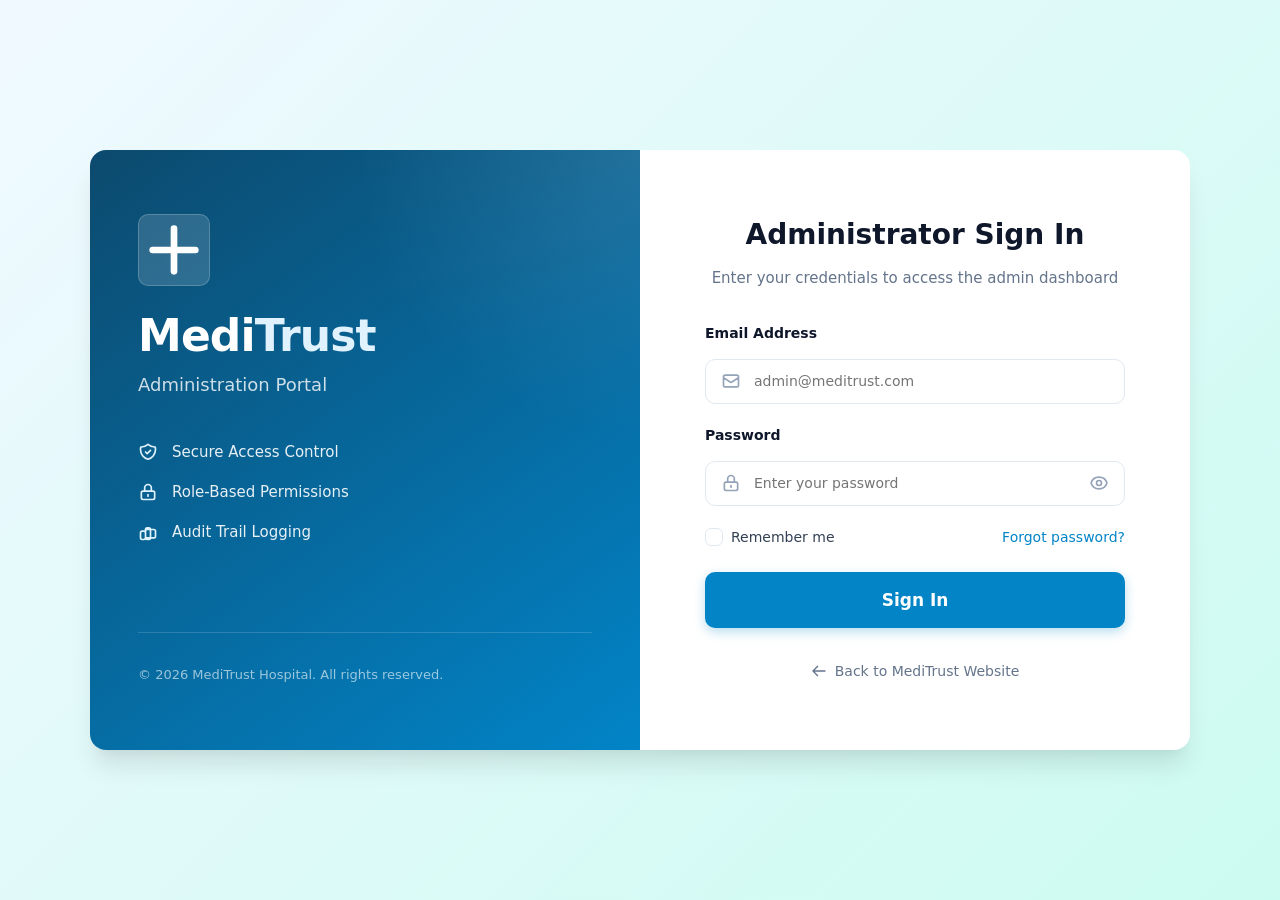
==== commit ee043898: "fix: improve RAG responses and remove duplicate disclaimers" ====
--- a/frontend/admin-documents.html
+++ b/frontend/admin-documents.html
@@ -196,6 +196,50 @@
           </div>
         </div>
 
+        <!-- Ingest Document Modal -->
+        <div class="modal-overlay" id="ingestModal" role="dialog" aria-modal="true" aria-labelledby="ingestModalTitle" aria-hidden="true">
+          <div class="modal-box modal-box-lg">
+            <button type="button" class="modal-close-btn" id="closeIngestModal" aria-label="Close ingest modal" hidden>
+              <svg width="20" height="20" fill="none" stroke="currentColor" viewBox="0 0 24 24"><path stroke-linecap="round" stroke-linejoin="round" stroke-width="2" d="M6 18L18 6M6 6l12 12"></path></svg>
+            </button>
+            <header class="modal-header">
+              <h3 id="ingestModalTitle">Ingest Document</h3>
+              <p id="ingestModalSubtitle">Processing document for RAG knowledge base...</p>
+            </header>
+            <div class="modal-body">
+              <div class="ingest-progress" id="ingestProgress">
+                <div class="progress-step" id="stepLoad">
+                  <svg class="step-icon" width="20" height="20" fill="none" stroke="currentColor" viewBox="0 0 24 24"><path stroke-linecap="round" stroke-linejoin="round" stroke-width="2" d="M7 16a4 4 0 01-.88-7.903A5 5 0 1115.9 6L16 6a5 5 0 011 9.9M15 13l-3-3m0 0l-3 3m3-3v12"></path></svg>
+                  <span class="step-label">Loading document</span>
+                </div>
+                <div class="progress-step" id="stepSplit">
+                  <svg class="step-icon" width="20" height="20" fill="none" stroke="currentColor" viewBox="0 0 24 24"><path stroke-linecap="round" stroke-linejoin="round" stroke-width="2" d="M12 19l9 2-9-18-9 18 9-2zm0 0v-8"></path></svg>
+                  <span class="step-label">Splitting into chunks</span>
+                </div>
+                <div class="progress-step" id="stepEmbed">
+                  <svg class="step-icon" width="20" height="20" fill="none" stroke="currentColor" viewBox="0 0 24 24"><path stroke-linecap="round" stroke-linejoin="round" stroke-width="2" d="M13 10V3L4 14h7v7l9-11h-7z"></path></svg>
+                  <span class="step-label">Generating embeddings</span>
+                </div>
+                <div class="progress-step" id="stepStore">
+                  <svg class="step-icon" width="20" height="20" fill="none" stroke="currentColor" viewBox="0 0 24 24"><path stroke-linecap="round" stroke-linejoin="round" stroke-width="2" d="M4 6a2 2 0 012-2h2a2 2 0 012 2v2a2 2 0 01-2 2H6a2 2 0 01-2-2V6zM14 6a2 2 0 012-2h2a2 2 0 012 2v2a2 2 0 01-2 2h-2a2 2 0 01-2-2V6zM4 16a2 2 0 012-2h2a2 2 0 012 2v2a2 2 0 01-2 2H6a2 2 0 01-2-2v-2zM14 16a2 2 0 012-2h2a2 2 0 012 2v2a2 2 0 01-2 2h-2a2 2 0 01-2-2v-2z"></path></svg>
+                  <span class="step-label">Storing in vector database</span>
+                </div>
+              </div>
+              <div class="error-feedback" id="ingestError" role="alert" hidden></div>
+            </div>
+            <div class="modal-footer">
+              <button type="button" class="btn btn-outline" id="cancelIngestBtn">Close</button>
+              <button type="button" class="btn btn-primary" id="confirmIngestBtn" hidden>
+                <span class="btn-text">Ingest Document</span>
+                <span class="btn-loading hidden">
+                  <svg class="spinner" width="18" height="18" fill="none" stroke="currentColor" viewBox="0 0 24 24"><circle class="opacity-25" cx="12" cy="12" r="10" stroke="currentColor" stroke-width="4"></circle><path class="opacity-75" fill="currentColor" d="M4 12a8 8 0 018-8V0C5.373 0 0 5.373 0 12h4zm2 5.291A7.962 7.962 0 014 12H0c0 3.042 1.135 5.824 3 7.938l3-2.647z"></path></svg>
+                  Processing...
+                </span>
+              </button>
+            </div>
+          </div>
+        </div>
+
         <!-- Loading State -->
         <div class="documents-loading" id="documentsLoading" aria-hidden="true">
           <div class="loading-spinner-large"></div>
--- a/frontend/css/admin.css
+++ b/frontend/css/admin.css
@@ -1522,6 +1522,93 @@
 }
 
 /* ==========================================================================
+   Ingest Progress Modal
+   ========================================================================== */
+.ingest-progress {
+  display: flex;
+  flex-direction: column;
+  gap: 0.75rem;
+  margin-bottom: 1rem;
+}
+
+.progress-step {
+  display: flex;
+  align-items: center;
+  gap: 0.75rem;
+  padding: 0.75rem 1rem;
+  background: var(--bg-alt);
+  border-radius: var(--radius-md);
+  border: 1px solid var(--border-color);
+  transition: all var(--transition-base);
+}
+
+.progress-step .step-icon {
+  width: 20px;
+  height: 20px;
+  color: var(--text-light);
+  flex-shrink: 0;
+  transition: color var(--transition-fast);
+}
+
+.progress-step .step-label {
+  font-size: 0.875rem;
+  font-weight: 500;
+  color: var(--text-body);
+  flex: 1;
+  transition: color var(--transition-fast);
+}
+
+/* Active step */
+.progress-step.active {
+  border-color: var(--primary);
+  background: var(--primary-subtle);
+}
+
+.progress-step.active .step-icon {
+  color: var(--primary);
+}
+
+.progress-step.active .step-label {
+  color: var(--primary);
+  font-weight: 600;
+}
+
+/* Completed step */
+.progress-step.completed {
+  border-color: var(--success);
+  background: var(--success-light);
+}
+
+.progress-step.completed .step-icon {
+  color: var(--success);
+}
+
+.progress-step.completed .step-label {
+  color: var(--success);
+}
+
+/* Error step */
+.progress-step.error {
+  border-color: var(--emergency);
+  background: var(--emergency-light);
+}
+
+.progress-step.error .step-icon {
+  color: var(--emergency);
+}
+
+.progress-step.error .step-label {
+  color: var(--emergency);
+}
+
+/* Action Buttons Container */
+.action-buttons {
+  display: flex;
+  align-items: center;
+  gap: 0.5rem;
+}
+
+/* ==========================================================================
    Responsive Breakpoints
    ========================================================================== */
 
